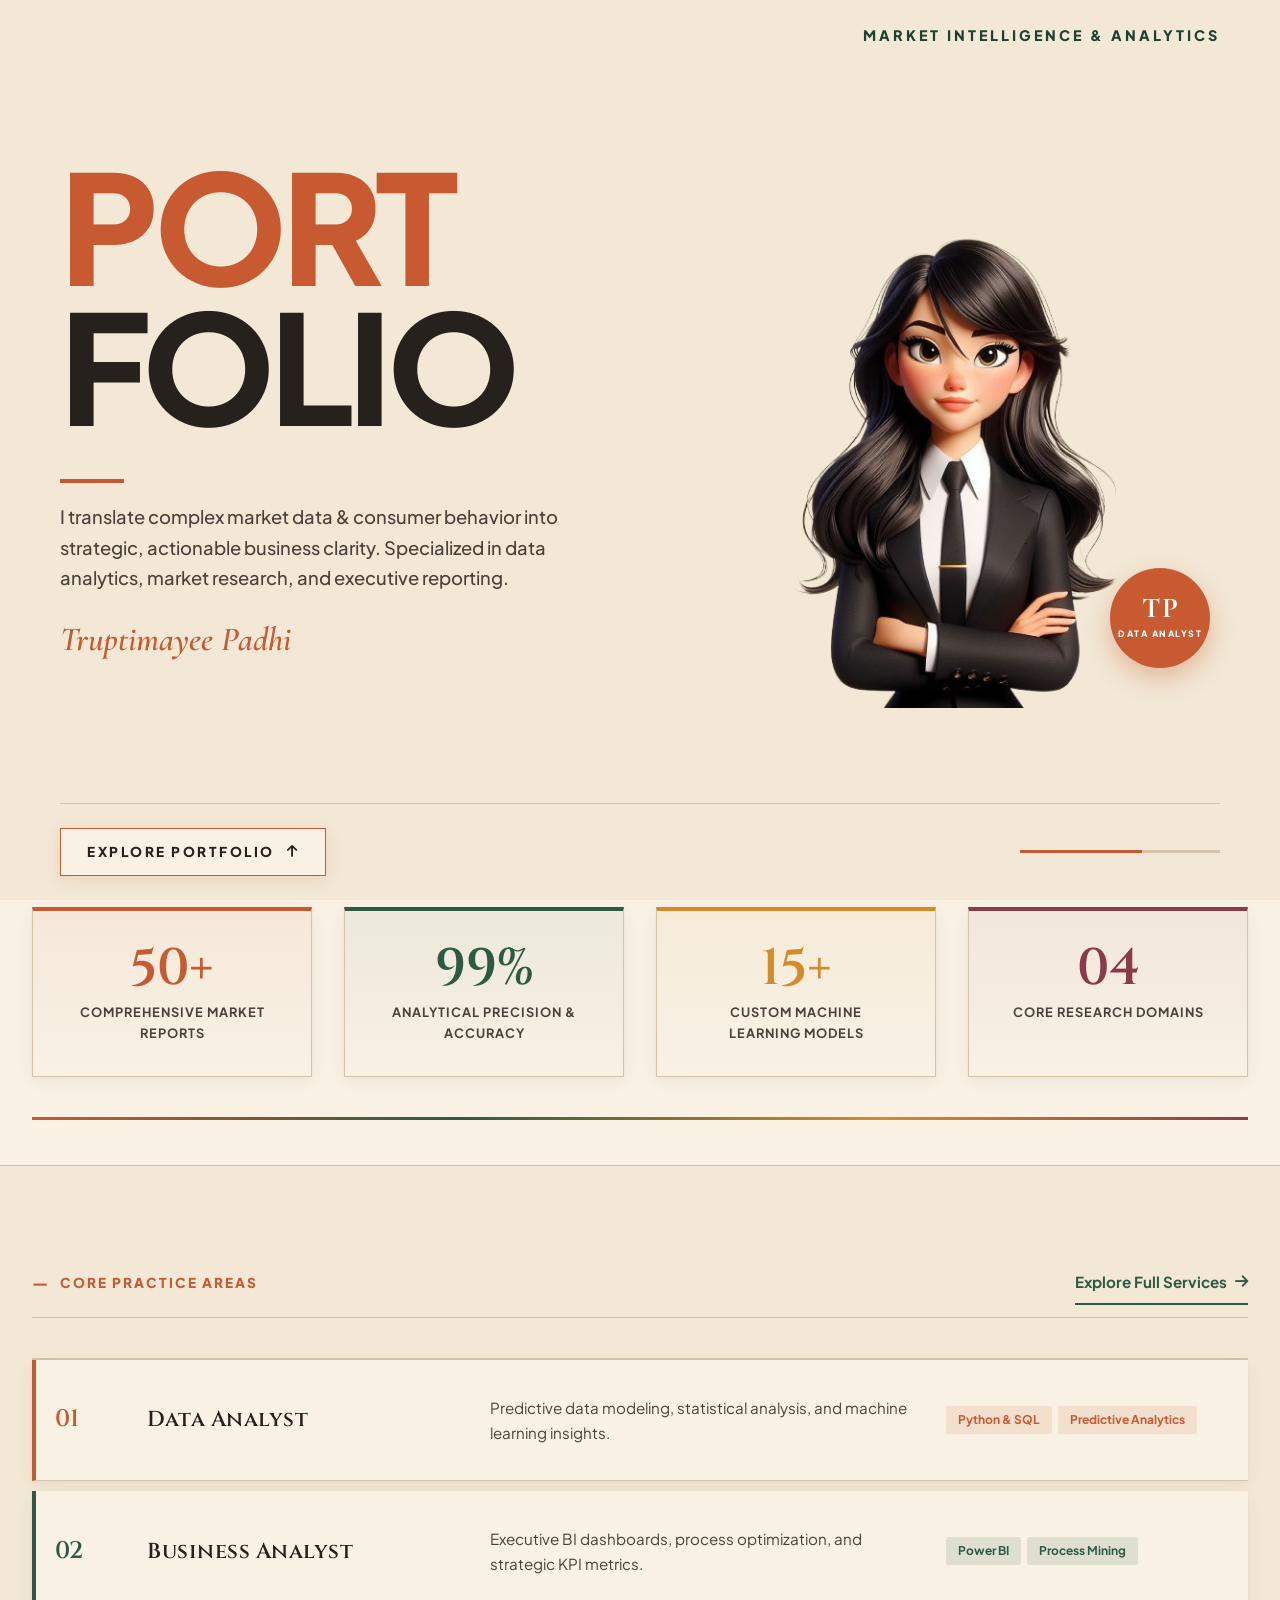
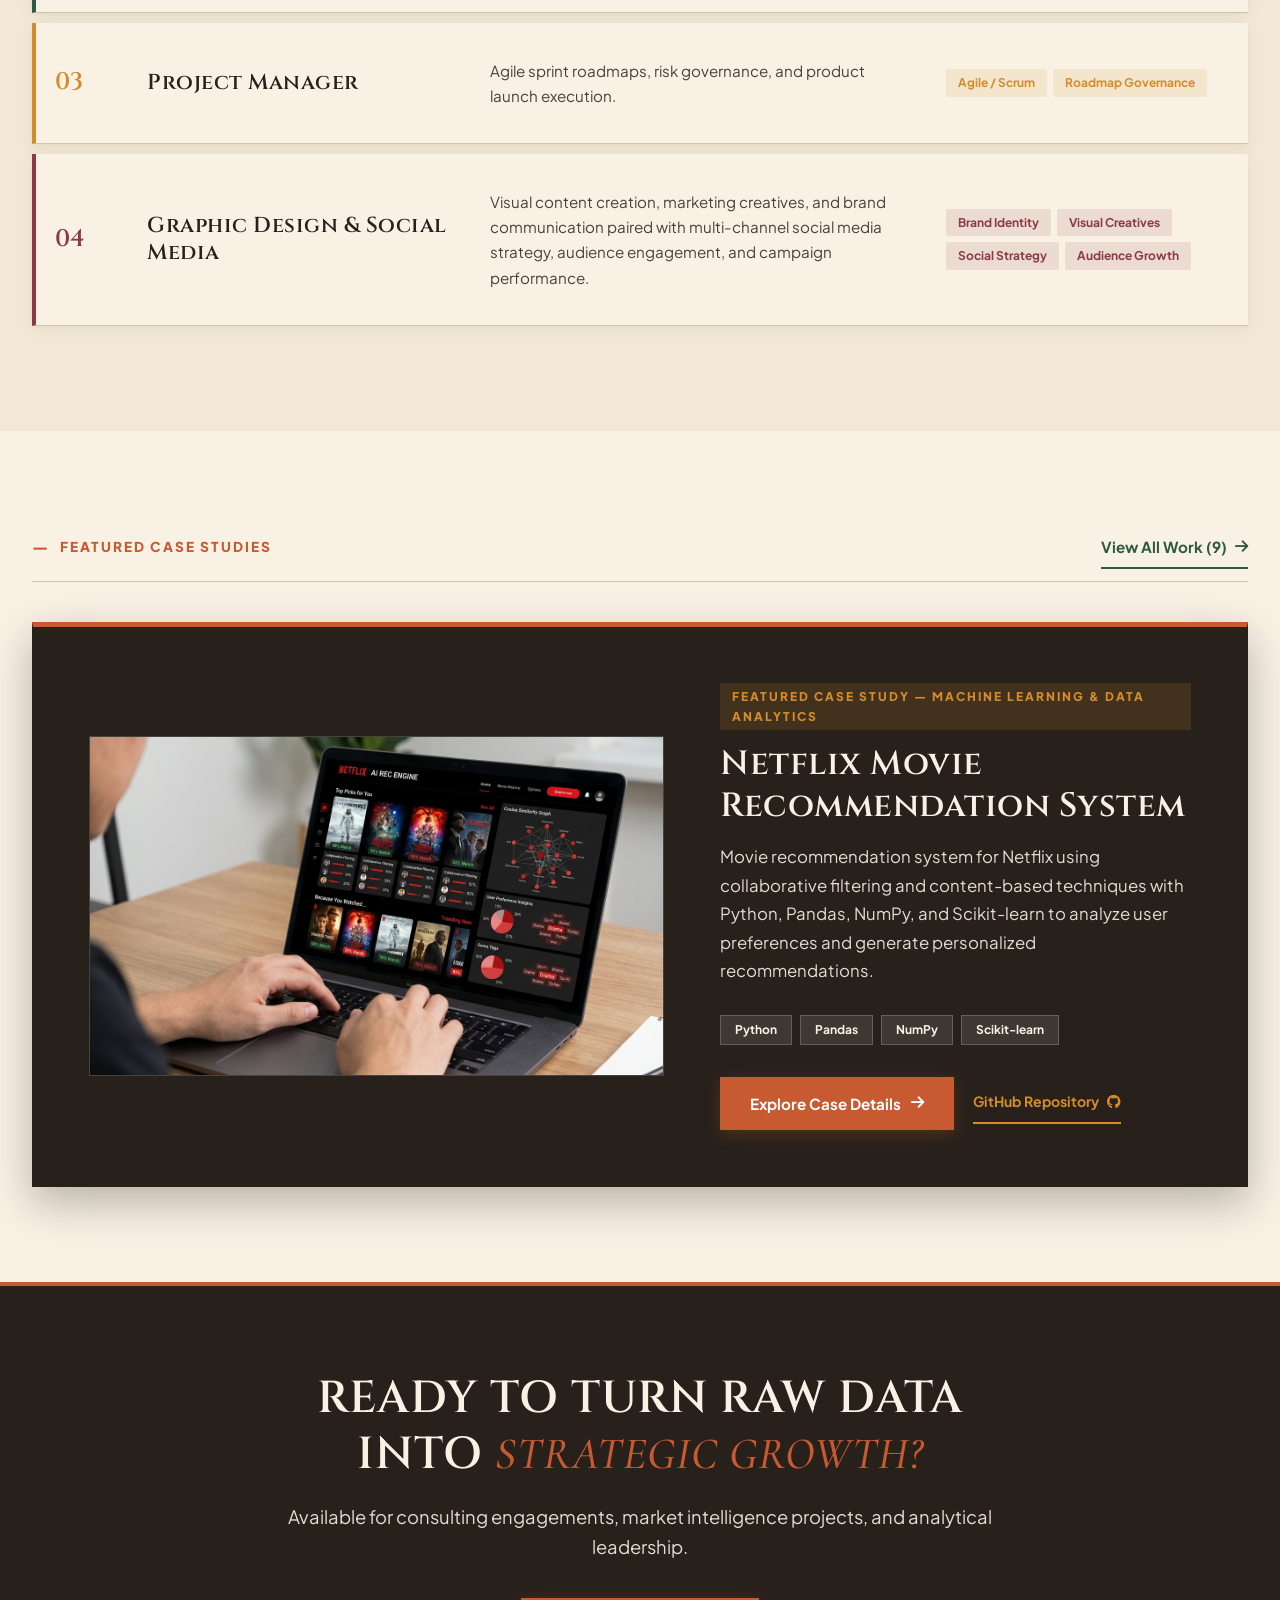
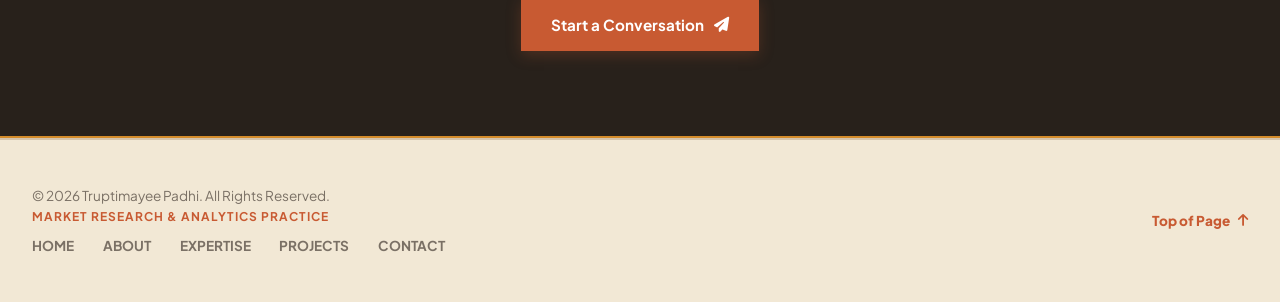
==== index.html @ 861472fa "Initial commit" ====
<!DOCTYPE html>
<html lang="en">

<head>
    <meta charset="UTF-8">
    <meta name="viewport" content="width=device-width, initial-scale=1.0">
    <title>Truptimayee Padhi — Market Research & Analytics Consultant</title>
    <meta name="description" content="Official portfolio of Truptimayee Padhi. Market Research Analyst specializing in consumer behavior, trend intelligence, and strategic data analysis.">

    <!-- Fonts: Cinzel (Luxury Serif Display), Cormorant Garamond & Plus Jakarta Sans -->
    <link rel="preconnect" href="https://fonts.googleapis.com">
    <link rel="preconnect" href="https://fonts.gstatic.com" crossorigin>
    <link href="https://fonts.googleapis.com/css2?family=Cinzel:wght@500;600;700;800&family=Cormorant+Garamond:ital,wght@0,400;0,500;0,600;0,700;1,400;1,600&family=Plus+Jakarta+Sans:wght@400;500;600;700&display=swap" rel="stylesheet">

    <!-- FontAwesome for minimal UI icons -->
    <link rel="stylesheet" href="https://cdnjs.cloudflare.com/ajax/libs/font-awesome/6.4.0/css/all.min.css">

    <!-- Custom Editorial Stylesheets -->
    <link rel="stylesheet" href="css/styles.css">
    <link rel="stylesheet" href="css/responsive.css">
</head>

<body id="top">

    <!-- Fullscreen Editorial Splash Cover (Reference Design Layout & Animated Transition) -->
    <div id="splash-cover" class="splash-cover">
        <div class="splash-container">
            <!-- Top Right Tag -->
            <div class="splash-top-tag">MARKET INTELLIGENCE & ANALYTICS</div>

            <!-- Main Layout Grid -->
            <div class="splash-content-grid">
                <!-- Left Text Column -->
                <div class="splash-text-col">
                    <div class="splash-title-wrapper">
                        <div class="splash-title-line line-1"><span class="splash-text-anim">PORT</span></div>
                        <div class="splash-title-line line-2"><span class="splash-text-anim">FOLIO</span></div>
                    </div>

                    <div class="splash-desc-block">
                        <div class="splash-accent-bar"></div>
                        <p class="splash-bio-text">
                            I translate complex market data & consumer behavior into strategic, actionable business clarity. Specialized in data analytics, market research, and executive reporting.
                        </p>
                        <div class="splash-signature">Truptimayee Padhi</div>
                    </div>
                </div>

                <!-- Right Visual Column (Portrait + Badge) -->
                <div class="splash-visual-col">
                    <div class="splash-image-frame">
                        <img src="assets/images/cover_sec.png" alt="Truptimayee Padhi Illustration" class="splash-portrait">
                        <div class="splash-arch-backdrop"></div>
                    </div>

                    <!-- Right Monogram Emblem Badge -->
                    <div class="splash-brand-badge">
                        <div class="badge-inner">
                            <span class="badge-monogram">TP</span>
                            <span class="badge-sub">DATA ANALYST</span>
                        </div>
                    </div>
                </div>
            </div>

            <!-- Footer / Progress Bar & Skip -->
            <div class="splash-footer-bar">
                <div class="splash-skip-btn" id="splash-skip">
                    <span>EXPLORE PORTFOLIO</span>
                    <i class="fas fa-arrow-up"></i>
                </div>
                <div class="splash-progress-track">
                    <div class="splash-progress-bar" id="splash-progress"></div>
                </div>
            </div>
        </div>
    </div>

    <!-- Header Navigation -->
    <header class="header">
        <div class="header-container">
            <a href="index.html" class="brand-mark">
                ...
            </a>

            <nav class="nav-menu">
                <ul class="nav-links">
                    <li><a href="index.html" class="nav-link active">HOME</a></li>
                    <li><a href="about.html" class="nav-link">ABOUT</a></li>
                    <li><a href="expertise.html" class="nav-link">EXPERTISE</a></li>
                    <li><a href="projects.html" class="nav-link">PROJECTS</a></li>
                    <li><a href="contact.html" class="nav-link">CONTACT</a></li>
                </ul>
            </nav>

            <button class="mobile-toggle" id="mobile-toggle" aria-label="Toggle Navigation">
                <span></span>
                <span></span>
            </button>
        </div>
    </header>

    <main>
        <!-- Hero Section -->
        <section class="hero-section">
            <div class="container">
                <div class="hero-grid">
                    <div class="hero-text-column">
                        <h1 class="hero-display-title">
                            Translating market complexity into <em class="serif-accent">actionable clarity.</em>
                        </h1>
                        <p class="hero-lead">
                            Independent Market Research Analyst operating at the intersection of business intelligence, data analytics, project execution, and visual storytelling.
                        </p>
                        <div class="hero-action-row">
                            <a href="projects.html" class="btn-editorial-primary">
                                View Selected Work <i class="fas fa-arrow-right"></i>
                            </a>
                            <a href="contact.html" class="btn-editorial-link">
                                Get In Touch <i class="fas fa-arrow-right"></i>
                            </a>
                        </div>
                    </div>

                    <div class="hero-image-column">
                        <div class="editorial-frame">
                            <img src="assets/images/hero_sec.png" alt="Truptimayee Padhi" class="hero-portrait">
                        </div>
                    </div>
                </div>
            </div>
        </section>

        <!-- Key Metrics Bar -->
        <section class="ticker-section">
            <div class="container">
                <div class="editorial-divider"></div>
                <div class="metrics-grid">
                    <div class="metric-block">
                        <span class="metric-num">50+</span>
                        <span class="metric-label">Comprehensive Market Reports</span>
                    </div>
                    <div class="metric-block">
                        <span class="metric-num">99%</span>
                        <span class="metric-label">Analytical Precision & Accuracy</span>
                    </div>
                    <div class="metric-block">
                        <span class="metric-num">15+</span>
                        <span class="metric-label">Custom Machine Learning Models</span>
                    </div>
                    <div class="metric-block">
                        <span class="metric-num">04</span>
                        <span class="metric-label">Core Research Domains</span>
                    </div>
                </div>
                <div class="editorial-divider"></div>
            </div>
        </section>

        <!-- Practice Overview Preview -->
        <section class="expertise-section">
            <div class="container">
                <div class="section-label-flex">
                    <div class="section-label" style="border-bottom: none; margin-bottom: 0; padding-bottom: 0;">
                        <span class="section-dash">—</span>
                        <span class="section-title">CORE PRACTICE AREAS</span>
                    </div>
                    <a href="expertise.html" class="btn-editorial-link">
                        Explore Full Services <i class="fas fa-arrow-right"></i>
                    </a>
                </div>

                <div class="expertise-table">
                    <div class="table-row">
                        <div class="col-num">01</div>
                        <div class="col-title">
                            <h3>Data Analyst</h3>
                        </div>
                        <div class="col-desc">
                            Predictive data modeling, statistical analysis, and machine learning insights.
                        </div>
                        <div class="col-tags">
                            <span>Python & SQL</span><span>Predictive Analytics</span>
                        </div>
                    </div>

                    <div class="table-row">
                        <div class="col-num">02</div>
                        <div class="col-title">
                            <h3>Business Analyst</h3>
                        </div>
                        <div class="col-desc">
                            Executive BI dashboards, process optimization, and strategic KPI metrics.
                        </div>
                        <div class="col-tags">
                            <span>Power BI</span><span>Process Mining</span>
                        </div>
                    </div>

                    <div class="table-row">
                        <div class="col-num">03</div>
                        <div class="col-title">
                            <h3>Project Manager</h3>
                        </div>
                        <div class="col-desc">
                            Agile sprint roadmaps, risk governance, and product launch execution.
                        </div>
                        <div class="col-tags">
                            <span>Agile / Scrum</span><span>Roadmap Governance</span>
                        </div>
                    </div>

                    <div class="table-row">
                        <div class="col-num">04</div>
                        <div class="col-title">
                            <h3>Graphic Design & Social Media</h3>
                        </div>
                        <div class="col-desc">
                            Visual content creation, marketing creatives, and brand communication paired with multi-channel social media strategy, audience engagement, and campaign performance.
                        </div>
                        <div class="col-tags">
                            <span>Brand Identity</span><span>Visual Creatives</span><span>Social Strategy</span><span>Audience Growth</span>
                        </div>
                    </div>
                </div>
            </div>
        </section>

        <!-- Featured Case Studies Preview -->
        <section class="work-section" style="background-color: var(--bg-surface);">
            <div class="container">
                <div class="section-label-flex">
                    <div class="section-label" style="border-bottom: none; margin-bottom: 0; padding-bottom: 0;">
                        <span class="section-dash">—</span>
                        <span class="section-title">FEATURED CASE STUDIES</span>
                    </div>
                    <a href="projects.html" class="btn-editorial-link">
                        View All Work (9) <i class="fas fa-arrow-right"></i>
                    </a>
                </div>

                <article class="case-study-featured" style="margin-top: 1.5rem;">
                    <div class="case-study-img">
                        <img src="assets/images/netflix_recommendation.jpg" alt="Netflix Movie Recommendation System">
                    </div>
                    <div class="case-study-info">
                        <span class="case-meta">FEATURED CASE STUDY — MACHINE LEARNING & DATA ANALYTICS</span>
                        <h3 class="case-title">Netflix Movie Recommendation System</h3>
                        <p class="case-summary">
                            Movie recommendation system for Netflix using collaborative filtering and content-based techniques with Python, Pandas, NumPy, and Scikit-learn to analyze user preferences and generate personalized recommendations.
                        </p>
                        <div class="case-tech-list">
                            <span>Python</span><span>Pandas</span><span>NumPy</span><span>Scikit-learn</span>
                        </div>
                        <div style="display: flex; gap: 1.2rem; align-items: center; flex-wrap: wrap;">
                            <a href="projects.html" class="btn-editorial-primary">
                                Explore Case Details <i class="fas fa-arrow-right"></i>
                            </a>
                            <a href="https://github.com/trupti-padhi/NETFLIX_MOVIE_RECONMENDATION" target="_blank" rel="noopener noreferrer" class="btn-editorial-link" style="font-size: 0.88rem; font-weight: 700;">
                                GitHub Repository <i class="fab fa-github"></i>
                            </a>
                        </div>
                    </div>
                </article>
            </div>
        </section>

        <!-- CTA Banner -->
        <section class="cta-banner-section">
            <div class="container cta-banner-container">
                <h2 class="cta-banner-title">
                    Ready to turn raw data into <em class="serif-accent">strategic growth?</em>
                </h2>
                <p class="cta-banner-text">
                    Available for consulting engagements, market intelligence projects, and analytical leadership.
                </p>
                <a href="contact.html" class="btn-editorial-primary">
                    Start a Conversation <i class="fas fa-paper-plane"></i>
                </a>
            </div>
        </section>
    </main>

    <!-- Footer Navigation -->
    <footer class="footer">
        <div class="container footer-flex">
            <div class="footer-copy">
                <span>&copy; 2026 Truptimayee Padhi. All Rights Reserved.</span>
                <span class="footer-subtitle">Market Research & Analytics Practice</span>
                <div class="footer-links">
                    <a href="index.html">HOME</a>
                    <a href="about.html">ABOUT</a>
                    <a href="expertise.html">EXPERTISE</a>
                    <a href="projects.html">PROJECTS</a>
                    <a href="contact.html">CONTACT</a>
                </div>
            </div>
            <a href="#top" class="back-top-link">
                Top of Page <i class="fas fa-arrow-up"></i>
            </a>
        </div>
    </footer>

    <!-- JavaScript -->
    <script src="script.js"></script>
</body>

</html>
---- css/styles.css ----
/* ==========================================================================
   Data Analyst & Intelligence Portfolio — Theme System
   Target: Truptimayee Padhi | Market Research & Analytics Consultant
   Theme: Warm Mineral Oat, Terracotta Spice & Forest Sage (Non-White, Non-Blue, Non-Black, Non-Dark)
   File: css/styles.css
   ========================================================================== */

/* --- Theme Color Variables & Foundations --- */
:root {
    /* Rich Warm Beige & Terracotta Data Palette */
    --bg-paper: #F2E8D5;
    /* Soft Warm Beige Canvas */
    --bg-surface: #F8F1E4;
    /* Light Crisp Beige Card Surface */
    --bg-alt: #E6D9C3;
    /* Warm Mineral Beige Tint */
    --bg-dark-executive: #28211B;
    /* Deep Espresso Contrast Spread */

    --text-primary: #26211C;
    /* Rich Deep Mineral Charcoal Ink */
    --text-body: #4A423A;
    /* Warm Dark Charcoal Body Text */
    --text-muted: #7A7065;
    /* Muted Mineral Slate Taupe */
    --text-on-dark: #F8F1E4;
    /* Light Beige Text on Dark */

    /* Vibrant Data Accents */
    --accent-primary: #C85A32;
    /* Terracotta Spice (Main Theme Accent) */
    --accent-primary-hover: #AA4420;
    --accent-sage: #2E5A44;
    /* Deep Forest Sage Green */
    --accent-sage-dark: #1E4230;
    --accent-ochre: #D48C2B;
    /* Warm Golden Amber */
    --accent-berry: #8B3A4A;
    /* Mulberry Berry */

    --border-line: #D5C4AC;
    /* Fine Hairline Beige Border */
    --border-highlight: #C85A32;
    /* Terracotta Highlight Border */

    /* Typography */
    --font-sans: 'Plus Jakarta Sans', -apple-system, BlinkMacSystemFont, sans-serif;
    --font-serif: 'Cormorant Garamond', Georgia, serif;
    --font-display: 'Cinzel', 'Cormorant Garamond', Georgia, serif;

    /* Transitions & Elevation Shadows */
    --transition: 0.25s cubic-bezier(0.16, 1, 0.3, 1);
    --shadow-card: 0 4px 16px rgba(38, 33, 28, 0.05), 0 1px 3px rgba(38, 33, 28, 0.03);
    --shadow-hover: 0 12px 28px rgba(38, 33, 28, 0.1);
}

/* --- Global Resets & Base --- */
* {
    margin: 0;
    padding: 0;
    box-sizing: border-box;
}

html {
    scroll-behavior: smooth;
    font-size: 16px;
}

body {
    font-family: var(--font-sans);
    background-color: var(--bg-paper);
    color: var(--text-body);
    line-height: 1.65;
    -webkit-font-smoothing: antialiased;
    overflow-x: hidden;
}

ul {
    list-style: none;
}

a {
    text-decoration: none;
    color: inherit;
    transition: var(--transition);
}

img {
    max-width: 100%;
    height: auto;
    display: block;
}

.container {
    max-width: 1280px;
    margin: 0 auto;
    padding: 0 32px;
}

/* --- Typography --- */
h1,
h2,
h3,
h4 {
    color: var(--text-primary);
    font-family: var(--font-display);
    font-weight: 600;
    letter-spacing: 1px;
    line-height: 1.25;
}

.serif-accent {
    font-family: var(--font-serif);
    font-weight: 500;
    font-style: italic;
    color: var(--accent-primary);
}

.editorial-headline {
    font-family: var(--font-display);
    font-size: 2.4rem;
    font-weight: 600;
    letter-spacing: 1.5px;
    text-transform: uppercase;
    color: var(--text-primary);
    margin-bottom: 1.2rem;
}

.body-text {
    font-size: 1.05rem;
    color: var(--text-body);
    margin-bottom: 1.2rem;
}

/* --- Page Header Banner --- */
.page-header-banner {
    padding: 60px 0 45px 0;
    border-bottom: 1px solid var(--border-line);
    background: linear-gradient(180deg, var(--bg-alt) 0%, var(--bg-paper) 100%);
    border-top: 3px solid var(--accent-primary);
}

.page-header-banner .section-label {
    border-bottom: none;
    margin-bottom: 1rem;
    padding-bottom: 0;
}

.page-banner-title {
    font-family: var(--font-display);
    font-size: 3.2rem;
    font-weight: 600;
    letter-spacing: 1px;
    text-transform: uppercase;
    color: var(--text-primary);
}

/* --- Section Labels --- */
.section-label {
    display: flex;
    align-items: center;
    gap: 12px;
    margin-bottom: 2.5rem;
    padding-bottom: 12px;
    border-bottom: 1px solid var(--border-line);
}

.section-label-flex {
    display: flex;
    justify-content: space-between;
    align-items: center;
    margin-bottom: 2.5rem;
    padding-bottom: 12px;
    border-bottom: 1px solid var(--border-line);
    flex-wrap: wrap;
    gap: 1rem;
}

.section-dash {
    color: var(--accent-primary);
    font-weight: 800;
}

.section-num {
    display: none;
}

.section-title {
    font-size: 0.85rem;
    font-weight: 800;
    letter-spacing: 2px;
    text-transform: uppercase;
    color: var(--accent-primary);
}

/* ==========================================================================
   Header Navigation — Exact Reference Design
   ========================================================================== */
.header {
    position: sticky;
    top: 0;
    background-color: var(--bg-paper);
    border-bottom: 1px solid var(--border-line);
    z-index: 1000;
}

.header-container {
    display: flex;
    justify-content: space-between;
    align-items: center;
    height: 76px;
    padding: 0 48px;
    max-width: 1400px;
    margin: 0 auto;
}

.brand-mark {
    font-family: var(--font-serif);
    font-size: 1.25rem;
    font-weight: 500;
    letter-spacing: 2.5px;
    color: var(--text-primary);
    text-transform: uppercase;
    transition: var(--transition);
}

.brand-mark:hover {
    color: var(--accent-primary);
}

.nav-menu {
    display: flex;
    align-items: center;
}

.nav-links {
    display: flex;
    align-items: center;
    gap: 3.2rem;
}

.nav-link {
    font-family: var(--font-sans);
    font-size: 0.78rem;
    font-weight: 600;
    letter-spacing: 2.2px;
    text-transform: uppercase;
    color: var(--text-body);
    position: relative;
    padding: 6px 0;
    transition: var(--transition);
    display: inline-block;
}

.nav-link:hover,
.nav-link.active {
    color: var(--text-primary);
}

/* Exact Terracotta Active Underline from Reference */
.nav-link::after {
    content: '';
    position: absolute;
    bottom: -2px;
    left: 0;
    width: 0;
    height: 1.5px;
    background-color: var(--accent-primary);
    transition: var(--transition);
}

.nav-link:hover::after,
.nav-link.active::after {
    width: 100%;
}

.mobile-toggle {
    display: none;
    background: none;
    border: none;
    cursor: pointer;
    flex-direction: column;
    gap: 5px;
    padding: 6px;
}

.mobile-toggle span {
    width: 24px;
    height: 2px;
    background-color: var(--text-primary);
}

/* --- Hero Section --- */
.hero-section {
    padding: 70px 0 90px 0;
    border-bottom: 1px solid var(--border-line);
    background: linear-gradient(180deg, var(--bg-paper) 0%, var(--bg-alt) 100%);
}

.editorial-meta-bar {
    display: flex;
    gap: 2.5rem;
    padding-bottom: 1.8rem;
    margin-bottom: 3rem;
    border-bottom: 1px solid var(--border-line);
    font-size: 0.75rem;
    font-weight: 700;
    letter-spacing: 1.5px;
    color: var(--text-muted);
    flex-wrap: wrap;
}

.meta-item {
    display: flex;
    align-items: center;
    gap: 8px;
}

.meta-item::before {
    content: '—';
    color: var(--accent-sage);
    font-weight: 800;
}

.hero-grid {
    display: grid;
    grid-template-columns: 1.15fr 0.85fr;
    gap: 2rem;
    align-items: center;
}

.hero-display-title {
    font-family: var(--font-display);
    font-size: 3.8rem;
    font-weight: 600;
    line-height: 1.15;
    letter-spacing: 1px;
    text-transform: uppercase;
    margin-bottom: 1.5rem;
    color: var(--text-primary);
}

.hero-lead {
    font-size: 1.15rem;
    line-height: 1.7;
    color: var(--text-body);
    margin-bottom: 2.5rem;
    max-width: 580px;
}

.hero-action-row {
    display: flex;
    align-items: center;
    gap: 24px;
    flex-wrap: wrap;
}

.btn-editorial-primary {
    display: inline-flex;
    align-items: center;
    gap: 10px;
    padding: 14px 30px;
    background-color: var(--accent-primary);
    color: #FFFFFF;
    font-size: 0.95rem;
    font-weight: 700;
    border-radius: 0px;
    box-shadow: 0 4px 14px rgba(200, 90, 50, 0.25);
    transition: var(--transition);
}

.btn-editorial-primary:hover {
    background-color: var(--accent-primary-hover);
    transform: translateY(-2px);
    box-shadow: 0 6px 20px rgba(200, 90, 50, 0.35);
}

.btn-editorial-link {
    display: inline-flex;
    align-items: center;
    gap: 8px;
    font-size: 0.95rem;
    font-weight: 700;
    color: var(--accent-sage);
    padding: 8px 0;
    border-bottom: 2px solid var(--accent-sage);
}

.btn-editorial-link:hover {
    color: var(--accent-primary);
    border-color: var(--accent-primary);
}

/* Hero Portrait Container (Transparent & Scaled) */
.editorial-frame {
    position: relative;
    border: none;
    padding: 0;
    background: transparent;
    box-shadow: none;
    display: flex;
    justify-content: center;
    align-items: flex-end;
}

.hero-portrait {
    width: 100%;
    max-width: 600px;
    height: 580px;
    object-fit: contain;
    object-position: bottom center;
    background: transparent;
    transition: transform 0.4s ease;
}

.editorial-frame:hover .hero-portrait {
    transform: scale(1.03);
}

/* --- Data Metrics Ribbon --- */
.ticker-section {
    padding: 45px 0;
    background-color: var(--bg-surface);
    border-top: 1px solid var(--border-line);
    border-bottom: 1px solid var(--border-line);
}

.editorial-divider {
    height: 3px;
    background: linear-gradient(90deg, var(--accent-primary) 0%, var(--accent-sage) 35%, var(--accent-ochre) 70%, var(--accent-berry) 100%);
    width: 100%;
}

.metrics-grid {
    display: grid;
    grid-template-columns: repeat(4, 1fr);
    gap: 2rem;
    padding: 2.5rem 0;
    text-align: center;
}

.metric-block {
    display: flex;
    flex-direction: column;
    align-items: center;
    padding: 2rem 1.5rem;
    background: linear-gradient(180deg, rgba(200, 90, 50, 0.06) 0%, var(--bg-surface) 100%);
    border: 1px solid var(--border-line);
    border-top: 4px solid var(--accent-primary);
    box-shadow: var(--shadow-card);
    transition: var(--transition);
}

.metric-block:nth-child(2) {
    border-top-color: var(--accent-sage);
    background: linear-gradient(180deg, rgba(46, 90, 68, 0.06) 0%, var(--bg-surface) 100%);
}

.metric-block:nth-child(3) {
    border-top-color: var(--accent-ochre);
    background: linear-gradient(180deg, rgba(212, 140, 43, 0.06) 0%, var(--bg-surface) 100%);
}

.metric-block:nth-child(4) {
    border-top-color: var(--accent-berry);
    background: linear-gradient(180deg, rgba(139, 58, 74, 0.06) 0%, var(--bg-surface) 100%);
}

.metric-block:hover {
    transform: translateY(-6px);
    box-shadow: var(--shadow-hover);
}

.metric-num {
    font-family: var(--font-display);
    font-size: 3.2rem;
    font-weight: 600;
    color: var(--accent-primary);
    line-height: 1;
    margin-bottom: 0.5rem;
}

.metric-block:nth-child(2) .metric-num {
    color: var(--accent-sage);
}

.metric-block:nth-child(3) .metric-num {
    color: var(--accent-ochre);
}

.metric-block:nth-child(4) .metric-num {
    color: var(--accent-berry);
}

.metric-label {
    font-size: 0.8rem;
    font-weight: 700;
    letter-spacing: 1px;
    text-transform: uppercase;
    color: var(--text-body);
    max-width: 200px;
}

/* --- Section Common Padding --- */
section {
    padding: 95px 0;
}

/* --- About Section --- */
.about-editorial-grid {
    display: grid;
    grid-template-columns: 1.1fr 0.9fr;
    gap: 4rem;
    align-items: center;
}

.credentials-box {
    margin-top: 2.5rem;
    border-top: 2px solid var(--border-line);
}

.credential-item {
    display: flex;
    flex-direction: column;
    padding: 14px 0;
    border-bottom: 1px solid var(--border-line);
}

.cred-key {
    font-size: 0.75rem;
    font-weight: 800;
    letter-spacing: 1.5px;
    text-transform: uppercase;
    color: var(--accent-primary);
    margin-bottom: 4px;
}

.cred-val {
    font-size: 0.95rem;
    font-weight: 600;
    color: var(--text-primary);
}

.editorial-image-card {
    background: linear-gradient(165deg, #2E5A44 0%, #1E4230 100%);
    border: 1px solid rgba(213, 196, 172, 0.4);
    border-top: 4px solid var(--accent-primary);
    border-radius: 190px 190px 16px 16px;
    padding: 2.8rem 0 0 0;
    box-shadow: 0 14px 36px rgba(46, 90, 68, 0.22), 0 4px 12px rgba(46, 90, 68, 0.12);
    display: flex;
    flex-direction: column;
    align-items: center;
    justify-content: flex-end;
    position: relative;
    overflow: hidden;
    width: 100%;
    max-width: 390px;
    margin: 0 auto;
}

.editorial-image-card img {
    width: 100%;
    height: auto;
    display: block;
    margin-bottom: -16px;
    object-fit: cover;
    object-position: bottom center;
    transition: transform 0.4s ease;
    filter: drop-shadow(0 10px 20px rgba(0, 0, 0, 0.22));
}

.editorial-image-card:hover img {
    transform: scale(1.03);
}

.image-note {
    margin-top: 14px;
    font-size: 0.75rem;
    font-weight: 800;
    color: #F8F1E4;
    text-transform: uppercase;
    letter-spacing: 2px;
    text-align: center;
    background: rgba(248, 241, 228, 0.14);
    padding: 6px 16px;
    border-radius: 4px;
}

.connect-list {
    display: flex;
    flex-direction: column;
    gap: 1rem;
    margin-top: 1.5rem;
}

.connect-link {
    display: flex;
    align-items: center;
    gap: 12px;
    font-size: 0.85rem;
    font-weight: 700;
    letter-spacing: 1.5px;
    text-transform: uppercase;
    color: var(--text-primary);
}

.connect-link:hover {
    color: var(--accent-primary);
}

/* Larger About Page Bio Text */
.about-bio .body-text {
    font-size: 1.18rem;
    line-height: 1.8;
    color: var(--text-body);
    margin-bottom: 1.4rem;
}

/* ==========================================================================
   Professional Experience Timeline (Sequential Entrance Animation)
   ========================================================================== */
.experience-timeline {
    display: flex;
    flex-direction: column;
    gap: 2.2rem;
    position: relative;
    padding-left: 2.8rem;
    border-left: 2.5px solid var(--border-line);
    margin-top: 1.5rem;
}

.experience-item {
    position: relative;
    opacity: 0;
    transform: translateY(35px);
    transition: transform 0.7s cubic-bezier(0.16, 1, 0.3, 1), opacity 0.7s ease;
}

.experience-item.animated {
    opacity: 1;
    transform: translateY(0);
}

.experience-item:nth-child(1) { transition-delay: 0.1s; }
.experience-item:nth-child(2) { transition-delay: 0.3s; }
.experience-item:nth-child(3) { transition-delay: 0.5s; }

/* Timeline Node Marker */
.experience-node {
    position: absolute;
    left: -3.7rem;
    top: 1.8rem;
    width: 38px;
    height: 38px;
    border-radius: 50%;
    background: var(--accent-primary);
    color: #FFFFFF;
    font-family: var(--font-display);
    font-size: 0.82rem;
    font-weight: 800;
    display: flex;
    align-items: center;
    justify-content: center;
    box-shadow: 0 4px 12px rgba(200, 90, 50, 0.3);
    border: 3px solid var(--bg-paper);
}

.experience-item:nth-child(2) .experience-node {
    background: var(--accent-sage);
    box-shadow: 0 4px 12px rgba(46, 90, 68, 0.3);
}

.experience-item:nth-child(3) .experience-node {
    background: var(--accent-ochre);
    box-shadow: 0 4px 12px rgba(212, 140, 43, 0.3);
}

.experience-card {
    background: var(--bg-surface);
    border: 1px solid var(--border-line);
    border-top: 4px solid var(--accent-primary);
    padding: 2.2rem 2.5rem;
    box-shadow: var(--shadow-card);
    transition: transform 0.35s ease, box-shadow 0.35s ease, border-color 0.35s ease;
}

.experience-item:nth-child(2) .experience-card {
    border-top-color: var(--accent-sage);
}

.experience-item:nth-child(3) .experience-card {
    border-top-color: var(--accent-ochre);
}

.experience-card:hover {
    transform: translateX(8px);
    box-shadow: var(--shadow-hover);
}

.exp-header {
    display: flex;
    justify-content: space-between;
    align-items: flex-start;
    flex-wrap: wrap;
    gap: 1rem;
    margin-bottom: 0.8rem;
    padding-bottom: 0.8rem;
    border-bottom: 1px solid var(--border-line);
}

.exp-title {
    font-family: var(--font-display);
    font-size: 1.5rem;
    font-weight: 600;
    color: var(--text-primary);
    letter-spacing: 0.5px;
}

.exp-company {
    font-size: 0.88rem;
    font-weight: 700;
    color: var(--accent-primary);
    text-transform: uppercase;
    letter-spacing: 1.5px;
}

.exp-period {
    font-size: 0.78rem;
    font-weight: 800;
    letter-spacing: 1.5px;
    text-transform: uppercase;
    color: var(--text-muted);
    background: rgba(38, 33, 28, 0.06);
    padding: 4px 12px;
}

.exp-desc {
    font-size: 1.02rem;
    color: var(--text-body);
    line-height: 1.7;
    margin-bottom: 1.2rem;
}

.exp-bullets {
    display: flex;
    flex-direction: column;
    gap: 8px;
    margin-bottom: 1.4rem;
}

.exp-bullet-item {
    display: flex;
    align-items: flex-start;
    gap: 10px;
    font-size: 0.96rem;
    color: var(--text-body);
}

.exp-bullet-item i {
    color: var(--accent-primary);
    font-size: 0.75rem;
    margin-top: 5px;
}

.exp-tags {
    display: flex;
    flex-wrap: wrap;
    gap: 8px;
}

.exp-tags span {
    font-size: 0.75rem;
    font-weight: 700;
    padding: 4px 12px;
    background: rgba(200, 90, 50, 0.08);
    color: var(--accent-primary);
    border-radius: 2px;
}

.experience-item:nth-child(2) .exp-tags span {
    background: rgba(46, 90, 68, 0.08);
    color: var(--accent-sage);
}

.experience-item:nth-child(3) .exp-tags span {
    background: rgba(212, 140, 43, 0.08);
    color: var(--accent-ochre);
}

/* --- Practice Areas (Expertise Table) --- */
.expertise-table {
    display: flex;
    flex-direction: column;
    border-top: 2px solid var(--border-line);
}

.table-row {
    display: grid;
    grid-template-columns: 60px 2.2fr 3fr 2fr;
    gap: 2rem;
    align-items: center;
    padding: 2.2rem 1.2rem;
    border-bottom: 1px solid var(--border-line);
    background: var(--bg-surface);
    margin-bottom: 10px;
    box-shadow: var(--shadow-card);
    transition: var(--transition);
}

.table-row:nth-child(1) {
    border-left: 4px solid var(--accent-primary);
}

.table-row:nth-child(2) {
    border-left: 4px solid var(--accent-sage);
}

.table-row:nth-child(3) {
    border-left: 4px solid var(--accent-ochre);
}

.table-row:nth-child(4) {
    border-left: 4px solid var(--accent-berry);
}

.table-row:hover {
    transform: translateX(6px);
    box-shadow: var(--shadow-hover);
}

.col-num {
    font-family: var(--font-display);
    font-size: 1.5rem;
    font-weight: 600;
    color: var(--accent-primary);
}

.table-row:nth-child(2) .col-num {
    color: var(--accent-sage);
}

.table-row:nth-child(3) .col-num {
    color: var(--accent-ochre);
}

.table-row:nth-child(4) .col-num {
    color: var(--accent-berry);
}

.col-title h3 {
    font-family: var(--font-display);
    font-size: 1.35rem;
    font-weight: 600;
    letter-spacing: 0.5px;
    color: var(--text-primary);
}

.col-desc {
    font-size: 0.95rem;
    color: var(--text-body);
}

.col-tags {
    display: flex;
    flex-wrap: wrap;
    gap: 6px;
}

.col-tags span {
    padding: 4px 12px;
    font-size: 0.75rem;
    font-weight: 700;
    border-radius: 2px;
}

.table-row:nth-child(1) .col-tags span {
    background: rgba(200, 90, 50, 0.12);
    color: var(--accent-primary);
}

.table-row:nth-child(2) .col-tags span {
    background: rgba(46, 90, 68, 0.12);
    color: var(--accent-sage);
}

.table-row:nth-child(3) .col-tags span {
    background: rgba(212, 140, 43, 0.12);
    color: var(--accent-ochre);
}

.table-row:nth-child(4) .col-tags span {
    background: rgba(139, 58, 74, 0.12);
    color: var(--accent-berry);
}

/* --- Selected Work & Case Studies --- */
.filter-pills-editorial {
    display: flex;
    gap: 1.2rem;
}

.filter-link {
    background: var(--bg-surface);
    border: 1px solid var(--border-line);
    font-size: 0.85rem;
    font-weight: 700;
    color: var(--text-body);
    cursor: pointer;
    padding: 8px 18px;
    transition: var(--transition);
}

.filter-link.active,
.filter-link:hover {
    background: var(--accent-primary);
    color: #FFFFFF;
    border-color: var(--accent-primary);
    box-shadow: 0 4px 14px rgba(200, 90, 50, 0.2);
}

.projects-editorial-list {
    display: flex;
    flex-direction: column;
    gap: 3.5rem;
}

/* Feature Case Study Spread */
.case-study-featured {
    display: grid;
    grid-template-columns: 1.1fr 0.9fr;
    gap: 3.5rem;
    align-items: center;
    background: var(--bg-dark-executive);
    color: var(--text-on-dark);
    border: 1px solid var(--text-primary);
    border-top: 5px solid var(--accent-primary);
    padding: 3.5rem;
    box-shadow: 0 16px 40px rgba(40, 33, 27, 0.3);
}

.case-study-featured h3,
.case-study-featured .case-summary {
    color: var(--text-on-dark);
}

.case-study-img img {
    width: 100%;
    height: 340px;
    object-fit: cover;
    border: 1px solid rgba(255, 255, 255, 0.15);
}

.case-meta {
    display: inline-block;
    font-size: 0.75rem;
    font-weight: 800;
    letter-spacing: 2px;
    color: var(--accent-ochre);
    margin-bottom: 0.8rem;
    background: rgba(212, 140, 43, 0.15);
    padding: 4px 12px;
}

.case-title {
    font-family: var(--font-display);
    font-size: 2.1rem;
    font-weight: 600;
    letter-spacing: 0.5px;
    margin-bottom: 1rem;
    color: var(--text-on-dark);
}

.case-summary {
    font-size: 1.05rem;
    opacity: 0.9;
    margin-bottom: 1.8rem;
    line-height: 1.7;
}

.case-tech-list {
    display: flex;
    flex-wrap: wrap;
    gap: 8px;
    margin-bottom: 2rem;
}

.case-tech-list span {
    font-size: 0.75rem;
    font-weight: 700;
    padding: 4px 14px;
    background: rgba(255, 255, 255, 0.1);
    border: 1px solid rgba(255, 255, 255, 0.2);
    color: var(--text-on-dark);
}

.case-study-featured .btn-editorial-link {
    color: var(--accent-ochre);
    border-color: var(--accent-ochre);
}

.case-study-featured .btn-editorial-link:hover {
    color: var(--accent-primary);
    border-color: var(--accent-primary);
}

/* ==========================================================================
   Editorial Expandable Project Cards (Compact Horizontal Reference Layout)
   ========================================================================== */
.projects-editorial-list {
    display: flex;
    flex-direction: column;
    gap: 1.8rem;
}

.case-study-card-horizontal {
    background: var(--bg-surface);
    border: 1px solid var(--border-line);
    border-top: 4px solid var(--accent-primary);
    padding: 1.8rem 2.2rem;
    position: relative;
    transition: box-shadow 0.3s ease, border-color 0.3s ease;
    box-shadow: var(--shadow-card);
}

.case-study-card-horizontal[data-category="business-analyst"] {
    border-top-color: var(--accent-sage);
}

.case-study-card-horizontal[data-category="project-manager"] {
    border-top-color: var(--accent-ochre);
}

.case-study-card-horizontal[data-category="graphic-designer"] {
    border-top-color: var(--accent-berry);
}

.case-study-card-horizontal[data-category="social-media-manager"] {
    border-top-color: var(--accent-primary);
}

.case-study-card-horizontal:hover {
    box-shadow: var(--shadow-hover);
}

.card-compact-row {
    display: grid;
    grid-template-columns: 290px 1fr 50px;
    gap: 2.2rem;
    align-items: center;
}

.card-compact-thumb {
    width: 100%;
    height: 180px;
    overflow: hidden;
    border: 1px solid var(--border-line);
}

.card-compact-thumb img {
    width: 100%;
    height: 100%;
    object-fit: cover;
    transition: transform 0.4s ease;
}

.case-study-card-horizontal:hover .card-compact-thumb img {
    transform: scale(1.04);
}

.card-compact-content {
    display: flex;
    flex-direction: column;
    justify-content: center;
}

.card-compact-tag {
    font-size: 0.75rem;
    font-weight: 800;
    letter-spacing: 1.8px;
    text-transform: uppercase;
    color: var(--accent-primary);
    margin-bottom: 0.4rem;
}

.card-compact-title {
    font-family: var(--font-display);
    font-size: 1.6rem;
    font-weight: 600;
    color: var(--text-primary);
    line-height: 1.3;
    margin-bottom: 0.6rem;
    letter-spacing: 0.5px;
}

.card-compact-desc {
    font-size: 0.98rem;
    color: var(--text-body);
    line-height: 1.6;
    margin-bottom: 0.8rem;
}

/* Plus/Minus Expand Toggle Button */
.expand-toggle-btn {
    width: 48px;
    height: 38px;
    border-radius: 40px;
    border: 1.5px solid var(--border-line);
    background: var(--bg-paper);
    color: var(--text-primary);
    display: flex;
    align-items: center;
    justify-content: center;
    font-size: 1.1rem;
    cursor: pointer;
    transition: all 0.25s ease;
    align-self: flex-start;
    justify-self: flex-end;
    margin-top: 4px;
}

.expand-toggle-btn:hover {
    border-color: var(--accent-primary);
    color: #FFFFFF;
    background: var(--accent-primary);
    box-shadow: 0 4px 12px rgba(200, 90, 50, 0.25);
}

/* Expandable Details Drawer */
.card-details-drawer {
    max-height: 0;
    opacity: 0;
    overflow: hidden;
    transition: max-height 0.45s cubic-bezier(0.16, 1, 0.3, 1), opacity 0.35s ease, margin 0.35s ease, padding 0.35s ease;
}

.case-study-card-horizontal.expanded .card-details-drawer {
    max-height: 1800px;
    opacity: 1;
    margin-top: 1.8rem;
    padding-top: 1.8rem;
    border-top: 1px solid var(--border-line);
}

.drawer-grid {
    display: grid;
    grid-template-columns: 1.35fr 1fr;
    gap: 3.5rem;
}

.drawer-col {
    display: flex;
    flex-direction: column;
    gap: 1.5rem;
}

.drawer-block {
    display: flex;
    flex-direction: column;
    gap: 6px;
}

.drawer-label {
    font-size: 0.75rem;
    font-weight: 800;
    letter-spacing: 1.5px;
    text-transform: uppercase;
    color: var(--accent-primary);
}

.drawer-val {
    font-size: 0.96rem;
    color: var(--text-body);
    line-height: 1.65;
}

.drawer-result-val {
    font-size: 1.02rem;
    font-weight: 700;
    color: var(--accent-primary);
    line-height: 1.6;
}

/* Social Media Showcase Drawer Enhancements */
.social-category-intro-card {
    background: var(--bg-surface-elevated, var(--bg-paper));
    border-left: 4px solid var(--accent-primary) !important;
    padding: 2.2rem 2.5rem !important;
    margin-bottom: 1.5rem;
}

.social-intro-content {
    display: flex;
    flex-direction: column;
    gap: 0.75rem;
}

.social-intro-meta {
    display: flex;
    align-items: center;
    gap: 10px;
}

.social-intro-tag {
    font-family: var(--font-mono, monospace);
    font-size: 0.78rem;
    font-weight: 800;
    letter-spacing: 2px;
    text-transform: uppercase;
    color: var(--accent-primary);
}

.social-intro-title {
    font-family: var(--font-display);
    font-size: 1.75rem;
    font-weight: 700;
    color: var(--text-heading);
    letter-spacing: -0.5px;
    margin: 0;
    line-height: 1.3;
}

.social-intro-desc {
    font-size: 1.02rem;
    color: var(--text-body);
    max-width: 820px;
    line-height: 1.65;
    margin: 0;
}

.social-preview-section {
    background: rgba(0, 0, 0, 0.02);
    border: 1px solid var(--border-line);
    border-radius: 8px;
    padding: 1.25rem;
    margin-bottom: 1.5rem;
}

[data-theme="dark"] .social-preview-section {
    background: rgba(255, 255, 255, 0.02);
}

.social-preview-header {
    display: flex;
    justify-content: space-between;
    align-items: center;
    margin-bottom: 0.9rem;
    flex-wrap: wrap;
    gap: 0.5rem;
}

.social-preview-badge {
    font-size: 0.7rem;
    font-weight: 800;
    letter-spacing: 1.2px;
    text-transform: uppercase;
    color: var(--accent-primary);
    background: rgba(200, 90, 50, 0.1);
    padding: 3px 10px;
    border-radius: 4px;
    border: 1px solid rgba(200, 90, 50, 0.25);
}

.social-post-previews-banner {
    position: relative;
    border-radius: 6px;
    overflow: hidden;
    box-shadow: 0 10px 25px rgba(0, 0, 0, 0.15);
    border: 1px solid var(--border-line);
    background: #000;
}

.social-preview-img {
    width: 100%;
    height: auto;
    display: block;
    object-fit: cover;
    transition: transform 0.4s ease;
}

.social-post-previews-banner:hover .social-preview-img {
    transform: scale(1.015);
}

.drawer-role-list {
    list-style: none;
    padding: 0;
    margin: 0;
    display: flex;
    flex-direction: column;
    gap: 8px;
}

.drawer-role-list li {
    font-size: 0.95rem;
    color: var(--text-body);
    display: flex;
    align-items: center;
    gap: 10px;
}

.drawer-role-list li i {
    color: var(--accent-primary);
    font-size: 0.82rem;
}

@media (max-width: 860px) {
    .card-compact-row {
        grid-template-columns: 1fr;
        gap: 1.2rem;
    }
    .card-compact-thumb {
        height: 200px;
    }
    .expand-toggle-btn {
        align-self: flex-start;
        justify-self: flex-start;
    }
    .drawer-grid {
        grid-template-columns: 1fr;
        gap: 1.8rem;
    }
    .social-category-intro-card {
        padding: 1.5rem !important;
    }
}

/* CTA Interstitial Block */
.cta-banner-section {
    background-color: var(--bg-dark-executive);
    color: var(--text-on-dark);
    border-top: 4px solid var(--accent-primary);
    border-bottom: 2px solid var(--accent-ochre);
    padding: 85px 0;
    text-align: center;
}

.cta-banner-container {
    max-width: 800px;
    margin: 0 auto;
}

.cta-banner-title {
    font-family: var(--font-display);
    font-size: 2.8rem;
    font-weight: 600;
    letter-spacing: 1px;
    text-transform: uppercase;
    margin-bottom: 1.2rem;
    color: var(--text-on-dark);
}

.cta-banner-text {
    font-size: 1.15rem;
    color: var(--text-on-dark);
    opacity: 0.9;
    margin-bottom: 2.2rem;
}

.cta-banner-section .btn-editorial-primary {
    background-color: var(--accent-primary);
    color: #FFFFFF;
}

.cta-banner-section .btn-editorial-primary:hover {
    background-color: var(--accent-primary-hover);
    box-shadow: 0 8px 25px rgba(200, 90, 50, 0.4);
}

/* --- Contact & Inquiries Section --- */
.contact-editorial-grid {
    display: grid;
    grid-template-columns: 1fr 1fr;
    gap: 4rem;
    background: var(--bg-surface);
    border: 1px solid var(--border-line);
    border-top: 5px solid var(--accent-primary);
    padding: 4rem;
    box-shadow: var(--shadow-card);
}

.contact-headline {
    font-family: var(--font-display);
    font-size: 2.5rem;
    font-weight: 600;
    letter-spacing: 1px;
    text-transform: uppercase;
    margin-bottom: 1.2rem;
    color: var(--text-primary);
}

.contact-details-list {
    margin-top: 2.5rem;
    border-top: 2px solid var(--border-line);
}

.detail-row {
    display: flex;
    justify-content: space-between;
    padding: 18px 0;
    border-bottom: 1px solid var(--border-line);
}

.detail-label {
    font-size: 0.8rem;
    font-weight: 800;
    letter-spacing: 1px;
    text-transform: uppercase;
    color: var(--accent-primary);
}

.detail-value {
    font-size: 0.95rem;
    font-weight: 700;
    color: var(--text-primary);
}

.detail-value:hover {
    color: var(--accent-sage);
}

.detail-value-group {
    display: flex;
    gap: 10px;
    align-items: center;
}

.dot-sep {
    color: var(--text-muted);
}

/* Editorial Form */
.editorial-form {
    display: flex;
    flex-direction: column;
    gap: 1.5rem;
}

.field-group {
    display: flex;
    flex-direction: column;
    gap: 6px;
}

.field-group label {
    font-size: 0.8rem;
    font-weight: 800;
    letter-spacing: 1px;
    text-transform: uppercase;
    color: var(--text-primary);
}

.field-group input,
.field-group textarea {
    padding: 14px 16px;
    background: var(--bg-paper);
    border: 1.5px solid var(--border-line);
    border-radius: 0px;
    font-family: var(--font-sans);
    font-size: 0.95rem;
    color: var(--text-primary);
    outline: none;
    transition: var(--transition);
}

.field-group input:focus,
.field-group textarea:focus {
    border-color: var(--accent-primary);
    background: var(--bg-surface);
}

.btn-editorial-submit {
    padding: 16px 32px;
    background-color: var(--accent-primary);
    color: #FFFFFF;
    border: none;
    font-size: 0.95rem;
    font-weight: 800;
    cursor: pointer;
    transition: var(--transition);
    display: inline-flex;
    align-items: center;
    justify-content: center;
    gap: 10px;
    border-radius: 0px;
    box-shadow: 0 4px 14px rgba(200, 90, 50, 0.25);
}

.btn-editorial-submit:hover {
    background-color: var(--accent-primary-hover);
    transform: translateY(-2px);
    box-shadow: 0 6px 20px rgba(200, 90, 50, 0.35);
}

/* --- Footer --- */
.footer {
    padding: 45px 0;
    border-top: 2px solid var(--border-line);
    background: var(--bg-paper);
}

.footer-flex {
    display: flex;
    justify-content: space-between;
    align-items: center;
}

.footer-links {
    display: flex;
    gap: 1.8rem;
    margin-top: 8px;
}

.footer-links a {
    font-size: 0.85rem;
    font-weight: 700;
    color: var(--text-muted);
}

.footer-links a:hover {
    color: var(--accent-primary);
}

.footer-copy {
    display: flex;
    flex-direction: column;
    font-size: 0.85rem;
    color: var(--text-muted);
}

.footer-subtitle {
    font-size: 0.75rem;
    text-transform: uppercase;
    letter-spacing: 1px;
    color: var(--accent-primary);
    font-weight: 700;
}

.back-top-link {
    font-size: 0.85rem;
    font-weight: 800;
    color: var(--accent-primary);
    display: flex;
    align-items: center;
    gap: 8px;
    cursor: pointer;
    text-decoration: none;
    transition: color 0.3s ease, transform 0.3s ease;
}

.back-top-link:hover {
    color: var(--accent-sage);
    transform: translateY(-2px);
}

/* ==========================================================================
   Full-Screen Introductory Splash Cover (Reference Design Layout & Animation)
   ========================================================================== */
.splash-cover {
    position: fixed;
    top: 0;
    left: 0;
    width: 100vw;
    height: 100vh;
    background-color: var(--bg-paper);
    z-index: 99999;
    display: flex;
    flex-direction: column;
    justify-content: center;
    align-items: center;
    overflow: hidden;
    transform: translateY(0);
    transition: transform 0.9s cubic-bezier(0.77, 0, 0.175, 1), opacity 0.5s ease;
}

.splash-cover.splash-dismissed {
    transform: translateY(-100%);
    pointer-events: none;
}

.splash-container {
    width: 100%;
    max-width: 1600px;
    height: 100%;
    max-height: 1080px;
    padding: 24px 60px;
    display: flex;
    flex-direction: column;
    justify-content: space-between;
    position: relative;
}

/* Top Right Tag */
.splash-top-tag {
    align-self: flex-end;
    font-family: var(--font-sans);
    font-size: 0.9rem;
    font-weight: 800;
    letter-spacing: 3px;
    color: var(--accent-sage-dark);
    text-transform: uppercase;
    opacity: 0;
    animation: splashFadeIn 0.8s ease forwards 0.2s;
}

/* Main Content Grid */
.splash-content-grid {
    display: grid;
    grid-template-columns: minmax(auto, 680px) minmax(auto, 620px);
    gap: 0rem;
    align-items: center;
    justify-content: center;
    margin: auto;
    width: 100%;
}

/* Left Text Column */
.splash-text-col {
    display: flex;
    flex-direction: column;
    justify-content: center;
}

.splash-title-wrapper {
    display: flex;
    flex-direction: column;
    line-height: 0.76;
    margin-bottom: 2rem;
}

.splash-title-line {
    overflow: hidden;
    height: 180px;
}

.splash-text-anim {
    display: inline-block;
    font-family: var(--font-sans);
    font-size: 12.5rem;
    font-weight: 900;
    letter-spacing: -5px;
    color: var(--accent-primary);
    text-transform: uppercase;
    transform: translateY(110%);
    opacity: 0;
}

.line-1 .splash-text-anim {
    animation: splashSlideUp 1.5s cubic-bezier(0.22, 1, 0.36, 1) forwards 0.25s;
}

.line-2 .splash-text-anim {
    color: var(--text-primary);
    animation: splashSlideUp 1.5s cubic-bezier(0.22, 1, 0.36, 1) forwards 0.55s;
}

.splash-desc-block {
    max-width: 560px;
    opacity: 0;
    transform: translateY(20px);
    animation: splashFadeUp 1.4s cubic-bezier(0.22, 1, 0.36, 1) forwards 0.85s;
}

.splash-accent-bar {
    width: 64px;
    height: 3.5px;
    background-color: var(--accent-primary);
    margin-bottom: 1.2rem;
}

.splash-bio-text {
    font-family: var(--font-sans);
    font-size: 1.15rem;
    line-height: 1.65;
    color: var(--text-body);
    margin-bottom: 1.2rem;
    font-weight: 500;
}

.splash-signature {
    font-family: var(--font-serif);
    font-size: 2.1rem;
    font-style: italic;
    color: var(--accent-primary);
    font-weight: 600;
}

/* Right Visual Column (Portrait & Badge) */
.splash-visual-col {
    position: relative;
    display: flex;
    justify-content: flex-start;
    align-items: center;
}

.splash-image-frame {
    position: relative;
    width: 100%;
    max-width: 680px;
    height: 780px;
    margin-left: -60px;
    border-radius: 0;
    background: transparent;
    overflow: hidden;
    box-shadow: none;
    border: none;
    opacity: 0;
    transform: scale(0.94);
    animation: splashScaleIn 0.9s cubic-bezier(0.16, 1, 0.3, 1) forwards 0.3s;
    display: flex;
    align-items: flex-end;
    justify-content: center;
}

.splash-portrait {
    width: 100%;
    height: 100%;
    object-fit: contain;
    object-position: bottom center;
    transition: transform 1.2s ease;
}

.splash-image-frame:hover .splash-portrait {
    transform: scale(1.03);
}

.splash-arch-backdrop {
    display: none;
}

/* Brand Monogram Badge */
.splash-brand-badge {
    position: absolute;
    right: 10px;
    bottom: 40px;
    width: 100px;
    height: 100px;
    border-radius: 50%;
    background-color: var(--accent-primary);
    color: #FFFFFF;
    display: flex;
    align-items: center;
    justify-content: center;
    box-shadow: 0 10px 25px rgba(200, 90, 50, 0.35);
    opacity: 0;
    transform: rotate(-15deg) scale(0.7);
    animation: splashBadgePop 0.8s cubic-bezier(0.34, 1.56, 0.64, 1) forwards 0.7s;
}

.badge-inner {
    display: flex;
    flex-direction: column;
    align-items: center;
    text-align: center;
}

.badge-monogram {
    font-family: var(--font-serif);
    font-size: 1.8rem;
    font-weight: 700;
    line-height: 1;
    letter-spacing: 1px;
}

.badge-sub {
    font-family: var(--font-sans);
    font-size: 0.55rem;
    font-weight: 800;
    letter-spacing: 1.5px;
    margin-top: 4px;
}

/* Footer / Progress Bar */
.splash-footer-bar {
    display: flex;
    justify-content: space-between;
    align-items: center;
    padding-top: 24px;
    margin-top: 15px;
    border-top: 1px solid var(--border-line);
    width: 100%;
    opacity: 0;
    animation: splashFadeIn 0.8s ease forwards 0.8s;
}

.splash-skip-btn {
    display: inline-flex;
    align-items: center;
    gap: 12px;
    font-family: var(--font-sans);
    font-size: 0.85rem;
    font-weight: 800;
    letter-spacing: 2.5px;
    color: var(--text-primary);
    cursor: pointer;
    transition: var(--transition);
    padding: 12px 26px;
    border: 1.5px solid var(--accent-primary);
    background: var(--bg-surface);
    box-shadow: 0 4px 14px rgba(200, 90, 50, 0.15);
}

.splash-skip-btn:hover {
    background: var(--accent-primary);
    color: #FFFFFF;
    border-color: var(--accent-primary);
    transform: translateY(-2px);
    box-shadow: 0 6px 20px rgba(200, 90, 50, 0.35);
}

.splash-progress-track {
    width: 200px;
    height: 3px;
    background: var(--border-line);
    position: relative;
    overflow: hidden;
}

.splash-progress-bar {
    position: absolute;
    top: 0;
    left: 0;
    height: 100%;
    width: 0%;
    background-color: var(--accent-primary);
    transition: width 0.05s linear;
}

/* Splash Keyframe Animations */
@keyframes splashSlideUp {
    0% {
        transform: translateY(110%);
        opacity: 0;
    }

    100% {
        transform: translateY(0);
        opacity: 1;
    }
}

@keyframes splashFadeUp {
    0% {
        transform: translateY(20px);
        opacity: 0;
    }

    100% {
        transform: translateY(0);
        opacity: 1;
    }
}

@keyframes splashFadeIn {
    0% {
        opacity: 0;
    }

    100% {
        opacity: 1;
    }
}

@keyframes splashScaleIn {
    0% {
        transform: scale(0.94);
        opacity: 0;
    }

    100% {
        transform: scale(1);
        opacity: 1;
    }
}

@keyframes splashBadgePop {
    0% {
        transform: rotate(-15deg) scale(0.7);
        opacity: 0;
    }

    100% {
        transform: rotate(0deg) scale(1);
        opacity: 1;
    }
}

/* --- Contact Success Popup Modal --- */
.editorial-modal-backdrop {
    position: fixed;
    top: 0;
    left: 0;
    width: 100%;
    height: 100%;
    background-color: rgba(15, 20, 25, 0.72);
    backdrop-filter: blur(6px);
    -webkit-backdrop-filter: blur(6px);
    display: flex;
    align-items: center;
    justify-content: center;
    z-index: 99999;
    opacity: 0;
    visibility: hidden;
    transition: opacity 0.3s ease, visibility 0.3s ease;
    padding: 20px;
}

.editorial-modal-backdrop.active {
    opacity: 1;
    visibility: visible;
}

.editorial-modal-card {
    background: var(--bg-paper);
    color: var(--text-primary);
    border: 1px solid var(--border-line);
    border-radius: 8px;
    box-shadow: 0 25px 50px -12px rgba(0, 0, 0, 0.35), 0 0 0 1px rgba(200, 90, 50, 0.15);
    max-width: 480px;
    width: 100%;
    padding: 2.5rem 2.2rem;
    position: relative;
    text-align: center;
    transform: translateY(20px) scale(0.96);
    transition: transform 0.35s cubic-bezier(0.16, 1, 0.3, 1);
}

.editorial-modal-backdrop.active .editorial-modal-card {
    transform: translateY(0) scale(1);
}

.modal-close-btn {
    position: absolute;
    top: 16px;
    right: 18px;
    background: none;
    border: none;
    font-size: 1.8rem;
    line-height: 1;
    color: var(--text-body);
    cursor: pointer;
    transition: color 0.2s ease, transform 0.2s ease;
    padding: 4px;
}

.modal-close-btn:hover {
    color: var(--accent-primary);
    transform: scale(1.1);
}

.modal-status-icon {
    width: 64px;
    height: 64px;
    margin: 0 auto 1.25rem auto;
    border-radius: 50%;
    background: rgba(45, 106, 79, 0.12);
    border: 1.5px solid #2d6a4f;
    display: flex;
    align-items: center;
    justify-content: center;
    font-size: 1.6rem;
    color: #2d6a4f;
    animation: iconPulse 2s infinite ease-in-out;
}

@keyframes iconPulse {
    0%, 100% {
        box-shadow: 0 0 0 0 rgba(45, 106, 79, 0.25);
    }
    50% {
        box-shadow: 0 0 0 10px rgba(45, 106, 79, 0);
    }
}

.modal-tag {
    font-family: var(--font-mono, monospace);
    font-size: 0.76rem;
    font-weight: 800;
    letter-spacing: 1.8px;
    color: var(--accent-primary);
    text-transform: uppercase;
    margin-bottom: 0.6rem;
    display: flex;
    align-items: center;
    justify-content: center;
    gap: 8px;
}

.modal-title {
    font-family: var(--font-display);
    font-size: 1.75rem;
    font-weight: 700;
    color: var(--text-heading);
    margin: 0 0 0.8rem 0;
    letter-spacing: -0.3px;
}

.modal-desc {
    font-size: 1.02rem;
    color: var(--text-body);
    line-height: 1.6;
    margin: 0 0 1.8rem 0;
}

.modal-actions {
    display: flex;
    justify-content: center;
}

.modal-action-btn {
    padding: 12px 32px;
    font-size: 0.95rem;
    border-radius: 4px;
    cursor: pointer;
}
---- css/responsive.css ----
/* ==========================================================================
   Editorial Portfolio Responsive Stylesheet
   Target: Truptimayee Padhi | Market Research & Analytics Consultant
   File: css/responsive.css
   ========================================================================== */

/* --- Medium-Large Screens (max-width: 1024px) --- */
@media (max-width: 1024px) {
    .nav-links {
        gap: 1.8rem;
    }
    
    .brand-name {
        font-size: 1.15rem;
    }
    
    .brand-title {
        font-size: 0.65rem;
    }
}

/* --- Medium Screens & Tablets (max-width: 992px) --- */
@media (max-width: 992px) {
    .hero-grid,
    .about-editorial-grid,
    .case-study-featured,
    .contact-editorial-grid {
        grid-template-columns: 1fr;
        gap: 2.5rem;
    }

    .editorial-meta-bar {
        gap: 1.5rem;
    }

    .hero-display-title {
        font-size: 3.2rem;
    }

    .metrics-grid {
        grid-template-columns: repeat(2, 1fr);
        gap: 2rem;
    }

    .expertise-table .table-row {
        grid-template-columns: 1fr;
        gap: 1rem;
        padding: 1.8rem 0;
    }

    .col-num {
        font-size: 1.2rem;
    }

    .case-study-pair {
        grid-template-columns: 1fr;
        gap: 2rem;
    }

    .card-compact-row {
        grid-template-columns: 1fr;
        gap: 1.2rem;
    }

    .card-compact-thumb {
        height: 210px;
    }

    .expand-toggle-btn {
        position: absolute;
        top: 1.5rem;
        right: 1.5rem;
    }

    .drawer-grid {
        grid-template-columns: 1fr;
        gap: 1.8rem;
    }

    .contact-editorial-grid {
        padding: 2.5rem 1.8rem;
    }

    .page-banner-title {
        font-size: 2.5rem;
    }
}

/* --- Small Tablets & Mobile Devices (max-width: 768px) --- */
@media (max-width: 768px) {
    .container {
        padding: 0 20px;
    }

    .header-container {
        height: 74px;
        padding: 0;
    }

    .nav-menu {
        position: fixed;
        top: 74px;
        left: 0;
        width: 100%;
        background: var(--bg-paper);
        border-bottom: 2px solid var(--border-line);
        padding: 28px 24px;
        box-shadow: 0 14px 30px rgba(0, 0, 0, 0.08);
        display: none;
    }

    .nav-menu.active {
        display: block;
    }

    .nav-links {
        flex-direction: column;
        align-items: flex-start;
        gap: 1.5rem;
    }

    .nav-link {
        font-size: 1.05rem;
        padding: 4px 0;
    }

    .mobile-toggle {
        display: flex;
    }

    .header-cta {
        gap: 12px;
        padding-left: 0;
    }

    .hero-section {
        padding: 40px 0 60px 0;
    }

    .hero-display-title {
        font-size: 2.5rem;
        letter-spacing: -1px;
    }

    .hero-lead {
        font-size: 1.05rem;
        margin-bottom: 1.8rem;
    }

    .hero-portrait {
        height: 320px;
    }

    .metric-num {
        font-size: 2.4rem;
    }

    .metric-label {
        font-size: 0.75rem;
    }

    .editorial-headline {
        font-size: 1.8rem;
    }

    .contact-headline {
        font-size: 1.8rem;
    }

    .detail-row {
        flex-direction: column;
        gap: 4px;
        padding: 12px 0;
    }

    .footer-flex {
        flex-direction: column;
        gap: 1.5rem;
        text-align: center;
    }

    .footer-links {
        justify-content: center;
        flex-wrap: wrap;
    }
}

/* --- Extra Small Screens (max-width: 480px) --- */
@media (max-width: 480px) {
    .hero-display-title {
        font-size: 2.1rem;
    }

    .btn-editorial-primary {
        width: 100%;
        justify-content: center;
    }

    .btn-editorial-sm {
        display: none;
    }

    .metrics-grid {
        grid-template-columns: 1fr;
        gap: 1.5rem;
    }

    .filter-pills-editorial {
        gap: 1rem;
        flex-wrap: wrap;
    }

    .case-study-featured {
        padding: 1.5rem;
    }

    .card-body {
        padding: 1.5rem;
    }

    .cta-banner-title {
        font-size: 1.8rem;
    }

    .editorial-image-card {
        border-radius: 140px 140px 12px 12px;
        padding-top: 2rem;
    }
}

/* --- Splash Screen Cover Responsive Adjustments --- */
@media (max-width: 1400px) {
    .splash-text-anim {
        font-size: 9.5rem;
    }
    .splash-title-line {
        height: 140px;
    }
    .splash-image-frame {
        height: 580px;
        max-width: 500px;
        margin-left: -30px;
    }
}

@media (max-width: 992px) {
    .splash-container {
        padding: 30px 24px;
    }

    .splash-content-grid {
        grid-template-columns: 1fr;
        gap: 2rem;
    }

    .splash-text-anim {
        font-size: 5.5rem;
    }

    .splash-title-line {
        height: 85px;
    }

    .splash-image-frame {
        max-width: 100%;
        height: 380px;
        margin-left: 0;
    }

    .splash-brand-badge {
        right: 10px;
        bottom: -15px;
        width: 80px;
        height: 80px;
    }
    
    .badge-monogram {
        font-size: 1.4rem;
    }
}

@media (max-width: 480px) {
    .splash-text-anim {
        font-size: 3.8rem;
    }

    .splash-title-line {
        height: 60px;
    }

    .splash-bio-text {
        font-size: 0.92rem;
    }

    .splash-image-frame {
        height: 300px;
        border-radius: 120px 120px 0 0;
    }

    .splash-progress-track {
        width: 100px;
    }
}
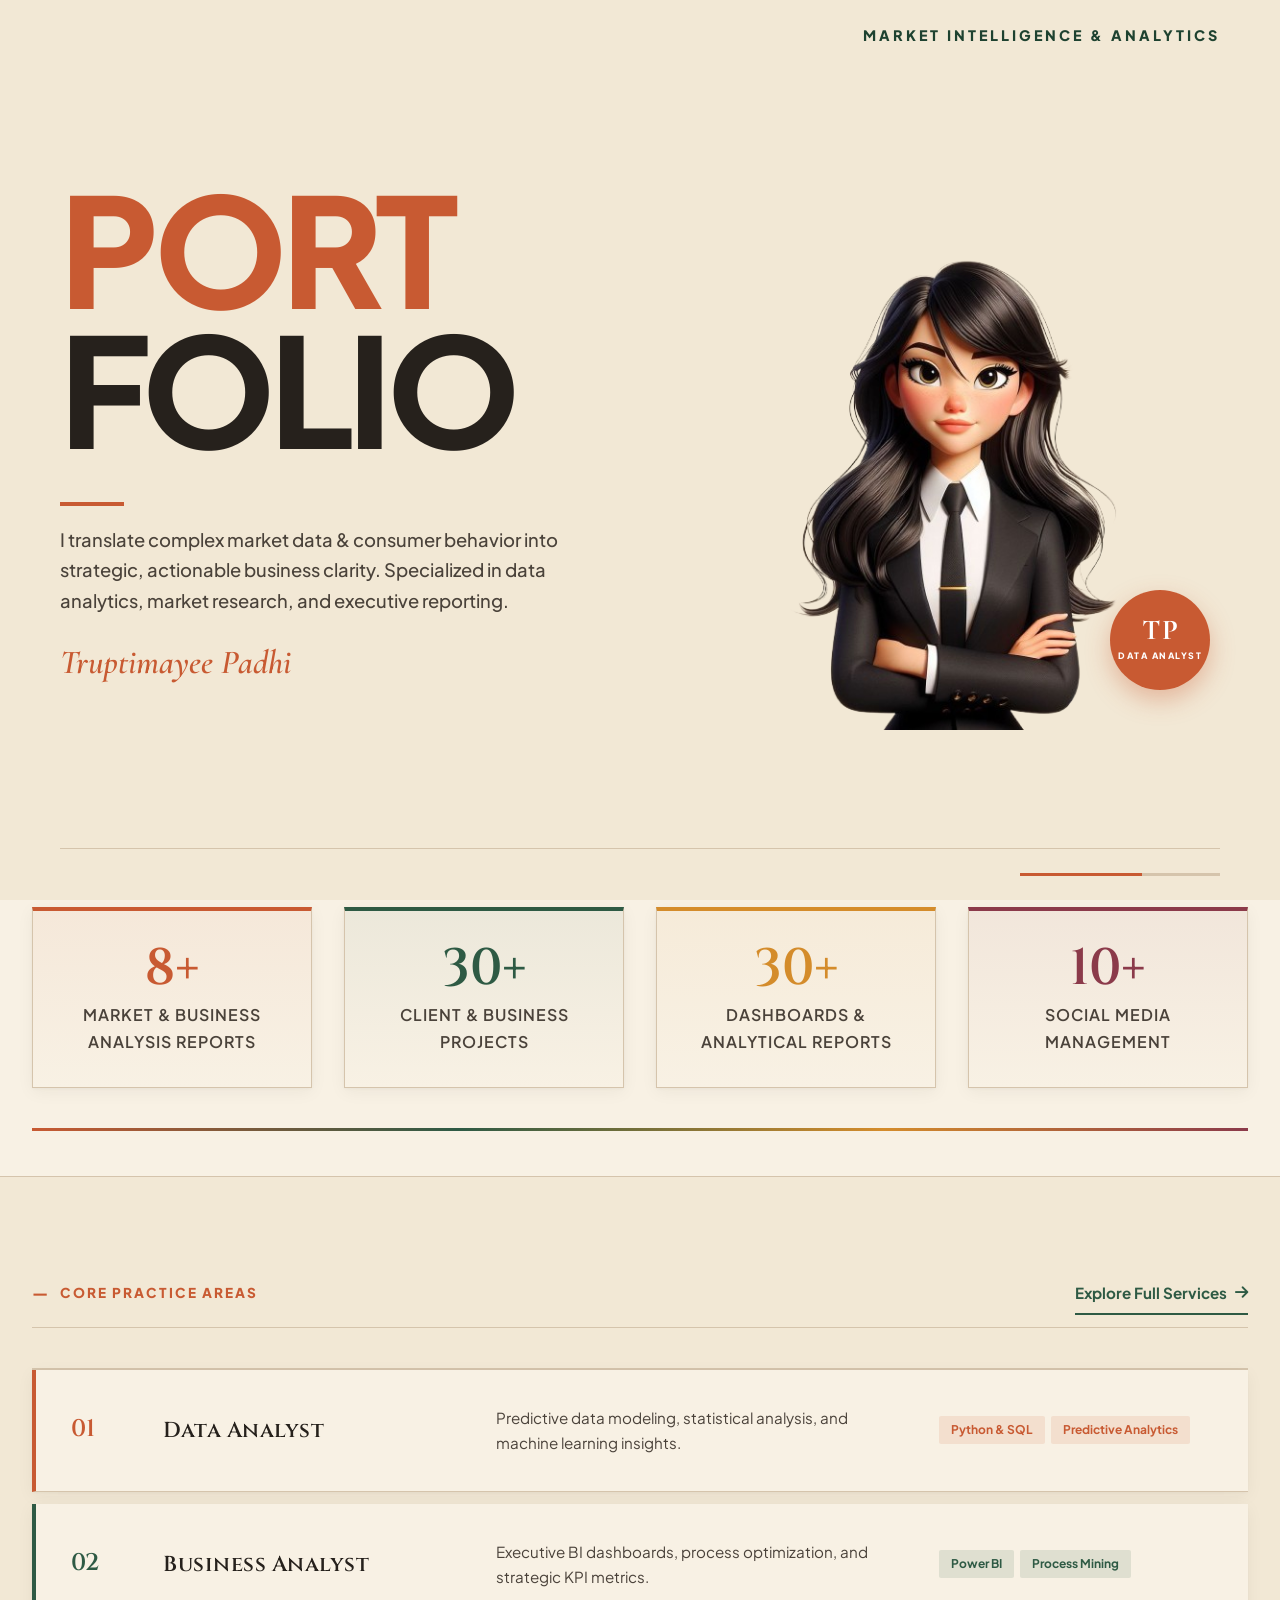
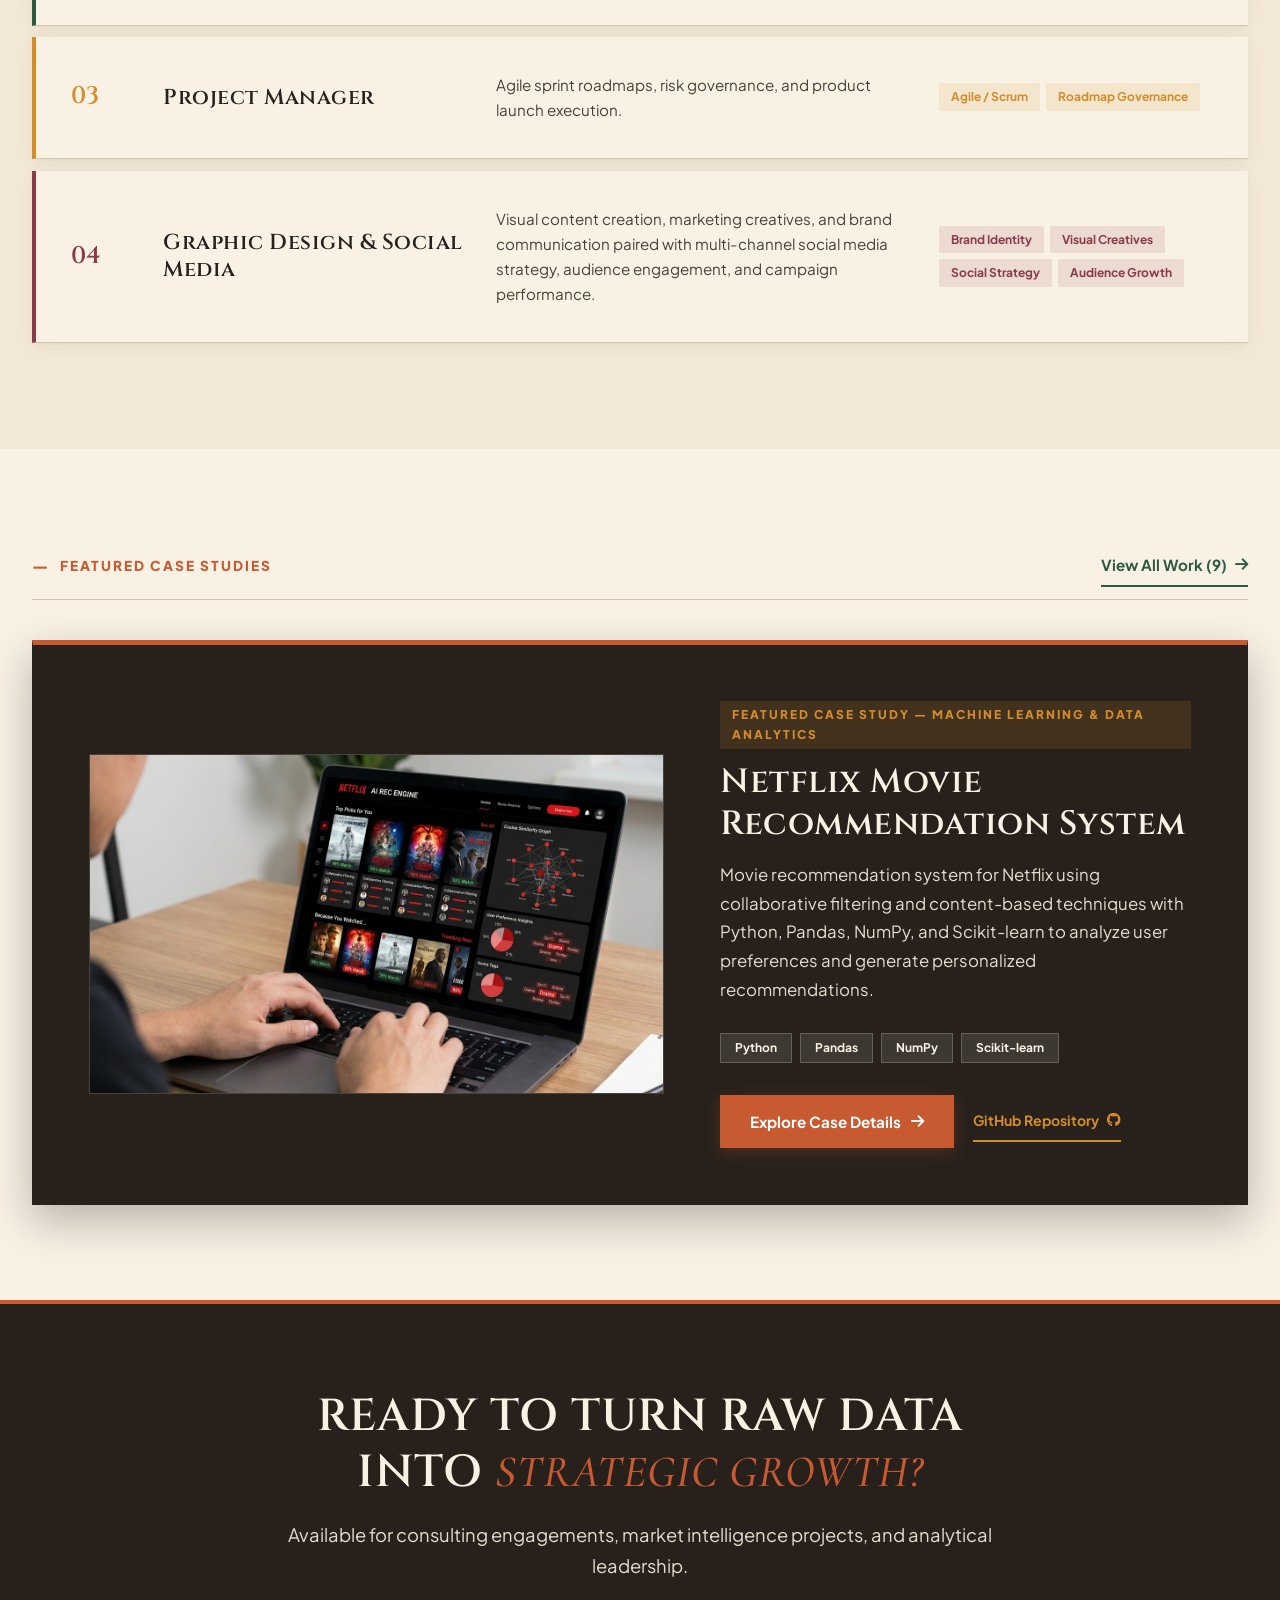
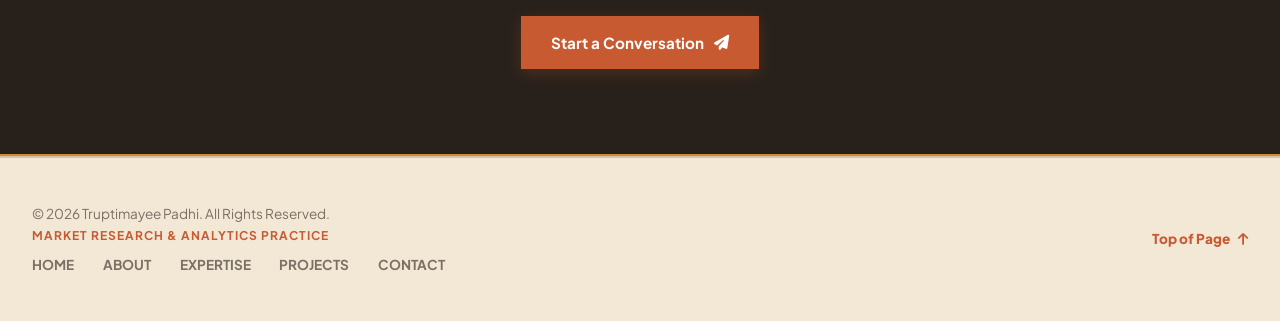
==== commit 9342b4a9: "Updated project" ====
--- a/index.html
+++ b/index.html
@@ -63,12 +63,8 @@
                 </div>
             </div>
 
-            <!-- Footer / Progress Bar & Skip -->
+            <!-- Footer / Progress Bar -->
             <div class="splash-footer-bar">
-                <div class="splash-skip-btn" id="splash-skip">
-                    <span>EXPLORE PORTFOLIO</span>
-                    <i class="fas fa-arrow-up"></i>
-                </div>
                 <div class="splash-progress-track">
                     <div class="splash-progress-bar" id="splash-progress"></div>
                 </div>
@@ -137,20 +133,20 @@
                 <div class="editorial-divider"></div>
                 <div class="metrics-grid">
                     <div class="metric-block">
-                        <span class="metric-num">50+</span>
-                        <span class="metric-label">Comprehensive Market Reports</span>
+                        <span class="metric-num" data-target="8" data-suffix="+">8+</span>
+                        <span class="metric-label">Market & Business Analysis Reports</span>
                     </div>
                     <div class="metric-block">
-                        <span class="metric-num">99%</span>
-                        <span class="metric-label">Analytical Precision & Accuracy</span>
+                        <span class="metric-num" data-target="30" data-suffix="+">30+</span>
+                        <span class="metric-label">Client & Business Projects</span>
                     </div>
                     <div class="metric-block">
-                        <span class="metric-num">15+</span>
-                        <span class="metric-label">Custom Machine Learning Models</span>
+                        <span class="metric-num" data-target="30" data-suffix="+">30+</span>
+                        <span class="metric-label">Dashboards & Analytical Reports</span>
                     </div>
                     <div class="metric-block">
-                        <span class="metric-num">04</span>
-                        <span class="metric-label">Core Research Domains</span>
+                        <span class="metric-num" data-target="10" data-suffix="+">10+</span>
+                        <span class="metric-label">Social Media Management</span>
                     </div>
                 </div>
                 <div class="editorial-divider"></div>
@@ -171,7 +167,7 @@
                 </div>
 
                 <div class="expertise-table">
-                    <div class="table-row">
+                    <div class="table-row reveal-on-scroll reveal-stagger-1">
                         <div class="col-num">01</div>
                         <div class="col-title">
                             <h3>Data Analyst</h3>
@@ -184,7 +180,7 @@
                         </div>
                     </div>
 
-                    <div class="table-row">
+                    <div class="table-row reveal-on-scroll reveal-stagger-2">
                         <div class="col-num">02</div>
                         <div class="col-title">
                             <h3>Business Analyst</h3>
@@ -197,7 +193,7 @@
                         </div>
                     </div>
 
-                    <div class="table-row">
+                    <div class="table-row reveal-on-scroll reveal-stagger-3">
                         <div class="col-num">03</div>
                         <div class="col-title">
                             <h3>Project Manager</h3>
@@ -210,7 +206,7 @@
                         </div>
                     </div>
 
-                    <div class="table-row">
+                    <div class="table-row reveal-on-scroll reveal-stagger-4">
                         <div class="col-num">04</div>
                         <div class="col-title">
                             <h3>Graphic Design & Social Media</h3>
@@ -239,7 +235,7 @@
                     </a>
                 </div>
 
-                <article class="case-study-featured" style="margin-top: 1.5rem;">
+                <article class="case-study-featured reveal-on-scroll" style="margin-top: 1.5rem;">
                     <div class="case-study-img">
                         <img src="assets/images/netflix_recommendation.jpg" alt="Netflix Movie Recommendation System">
                     </div>
@@ -252,7 +248,7 @@
                         <div class="case-tech-list">
                             <span>Python</span><span>Pandas</span><span>NumPy</span><span>Scikit-learn</span>
                         </div>
-                        <div style="display: flex; gap: 1.2rem; align-items: center; flex-wrap: wrap;">
+                        <div class="case-study-actions">
                             <a href="projects.html" class="btn-editorial-primary">
                                 Explore Case Details <i class="fas fa-arrow-right"></i>
                             </a>
@@ -267,7 +263,7 @@
 
         <!-- CTA Banner -->
         <section class="cta-banner-section">
-            <div class="container cta-banner-container">
+            <div class="container cta-banner-container reveal-on-scroll">
                 <h2 class="cta-banner-title">
                     Ready to turn raw data into <em class="serif-accent">strategic growth?</em>
                 </h2>
--- a/css/styles.css
+++ b/css/styles.css
@@ -280,14 +280,33 @@
     border: none;
     cursor: pointer;
     flex-direction: column;
-    gap: 5px;
-    padding: 6px;
+    justify-content: center;
+    align-items: center;
+    gap: 6px;
+    padding: 8px;
+    width: 40px;
+    height: 40px;
+    position: relative;
+    z-index: 1001;
 }
 
 .mobile-toggle span {
+    display: block;
     width: 24px;
     height: 2px;
     background-color: var(--text-primary);
+    transition: transform 0.3s cubic-bezier(0.16, 1, 0.3, 1), background-color 0.2s ease, opacity 0.2s ease;
+    transform-origin: center;
+}
+
+.mobile-toggle.active span:nth-child(1) {
+    transform: translateY(4px) rotate(45deg);
+    background-color: var(--accent-primary);
+}
+
+.mobile-toggle.active span:nth-child(2) {
+    transform: translateY(-4px) rotate(-45deg);
+    background-color: var(--accent-primary);
 }
 
 /* --- Hero Section --- */
@@ -493,8 +512,8 @@
 }
 
 .metric-label {
-    font-size: 0.8rem;
-    font-weight: 700;
+    font-size: 1rem;
+    font-weight: 600;
     letter-spacing: 1px;
     text-transform: uppercase;
     color: var(--text-body);
@@ -628,6 +647,22 @@
     padding-left: 2.8rem;
     border-left: 2.5px solid var(--border-line);
     margin-top: 1.5rem;
+}
+
+.experience-timeline::after {
+    content: '';
+    position: absolute;
+    top: 0;
+    left: -2.5px;
+    width: 2.5px;
+    height: 0%;
+    background: linear-gradient(180deg, var(--accent-primary) 0%, var(--accent-sage) 60%, var(--accent-ochre) 100%);
+    transition: height 1.4s cubic-bezier(0.16, 1, 0.3, 1);
+    border-radius: 2px;
+}
+
+.experience-timeline.timeline-active::after {
+    height: 100%;
 }
 
 .experience-item {
@@ -664,6 +699,20 @@
     justify-content: center;
     box-shadow: 0 4px 12px rgba(200, 90, 50, 0.3);
     border: 3px solid var(--bg-paper);
+    transition: transform 0.5s cubic-bezier(0.34, 1.56, 0.64, 1), box-shadow 0.5s ease;
+}
+
+.experience-item.animated .experience-node {
+    transform: scale(1.1);
+    box-shadow: 0 0 0 6px rgba(200, 90, 50, 0.2), 0 6px 16px rgba(200, 90, 50, 0.35);
+}
+
+.experience-item:nth-child(2).animated .experience-node {
+    box-shadow: 0 0 0 6px rgba(46, 90, 68, 0.2), 0 6px 16px rgba(46, 90, 68, 0.35);
+}
+
+.experience-item:nth-child(3).animated .experience-node {
+    box-shadow: 0 0 0 6px rgba(212, 140, 43, 0.2), 0 6px 16px rgba(212, 140, 43, 0.35);
 }
 
 .experience-item:nth-child(2) .experience-node {
@@ -800,12 +849,13 @@
     grid-template-columns: 60px 2.2fr 3fr 2fr;
     gap: 2rem;
     align-items: center;
-    padding: 2.2rem 1.2rem;
+    padding: 2.2rem 2.2rem;
     border-bottom: 1px solid var(--border-line);
     background: var(--bg-surface);
-    margin-bottom: 10px;
+    margin-bottom: 12px;
     box-shadow: var(--shadow-card);
     transition: var(--transition);
+    box-sizing: border-box;
 }
 
 .table-row:nth-child(1) {
@@ -937,6 +987,9 @@
     border-top: 5px solid var(--accent-primary);
     padding: 3.5rem;
     box-shadow: 0 16px 40px rgba(40, 33, 27, 0.3);
+    overflow: hidden;
+    width: 100%;
+    box-sizing: border-box;
 }
 
 .case-study-featured h3,
@@ -944,11 +997,25 @@
     color: var(--text-on-dark);
 }
 
+.case-study-img {
+    min-width: 0;
+    width: 100%;
+    overflow: hidden;
+}
+
 .case-study-img img {
     width: 100%;
     height: 340px;
     object-fit: cover;
+    display: block;
     border: 1px solid rgba(255, 255, 255, 0.15);
+}
+
+.case-study-info {
+    min-width: 0;
+    width: 100%;
+    overflow-wrap: break-word;
+    word-break: break-word;
 }
 
 .case-meta {
@@ -960,6 +1027,9 @@
     margin-bottom: 0.8rem;
     background: rgba(212, 140, 43, 0.15);
     padding: 4px 12px;
+    max-width: 100%;
+    box-sizing: border-box;
+    overflow-wrap: break-word;
 }
 
 .case-title {
@@ -969,6 +1039,9 @@
     letter-spacing: 0.5px;
     margin-bottom: 1rem;
     color: var(--text-on-dark);
+    overflow-wrap: break-word;
+    word-break: break-word;
+    hyphens: auto;
 }
 
 .case-summary {
@@ -976,6 +1049,8 @@
     opacity: 0.9;
     margin-bottom: 1.8rem;
     line-height: 1.7;
+    overflow-wrap: break-word;
+    word-break: break-word;
 }
 
 .case-tech-list {
@@ -992,6 +1067,13 @@
     background: rgba(255, 255, 255, 0.1);
     border: 1px solid rgba(255, 255, 255, 0.2);
     color: var(--text-on-dark);
+}
+
+.case-study-actions {
+    display: flex;
+    gap: 1.2rem;
+    align-items: center;
+    flex-wrap: wrap;
 }
 
 .case-study-featured .btn-editorial-link {
@@ -1434,12 +1516,14 @@
     display: flex;
     flex-direction: column;
     gap: 1.5rem;
+    width: 100%;
 }
 
 .field-group {
     display: flex;
     flex-direction: column;
-    gap: 6px;
+    gap: 8px;
+    width: 100%;
 }
 
 .field-group label {
@@ -1451,11 +1535,16 @@
 }
 
 .field-group input,
-.field-group textarea {
-    padding: 14px 16px;
+.field-group textarea,
+.editorial-form input[type="text"],
+.editorial-form input[type="email"],
+.editorial-form textarea {
+    width: 100%;
+    box-sizing: border-box;
+    padding: 14px 18px;
     background: var(--bg-paper);
     border: 1.5px solid var(--border-line);
-    border-radius: 0px;
+    border-radius: 4px;
     font-family: var(--font-sans);
     font-size: 0.95rem;
     color: var(--text-primary);
@@ -1463,13 +1552,33 @@
     transition: var(--transition);
 }
 
+.field-group input::placeholder,
+.field-group textarea::placeholder,
+.editorial-form input::placeholder,
+.editorial-form textarea::placeholder {
+    color: var(--text-muted);
+    opacity: 0.75;
+}
+
 .field-group input:focus,
-.field-group textarea:focus {
+.field-group textarea:focus,
+.editorial-form input[type="text"]:focus,
+.editorial-form input[type="email"]:focus,
+.editorial-form textarea:focus {
     border-color: var(--accent-primary);
     background: var(--bg-surface);
+    box-shadow: 0 0 0 3px rgba(200, 90, 50, 0.12);
+}
+
+.field-group textarea,
+.editorial-form textarea {
+    resize: vertical;
+    min-height: 140px;
+    line-height: 1.6;
 }
 
 .btn-editorial-submit {
+    width: 100%;
     padding: 16px 32px;
     background-color: var(--accent-primary);
     color: #FFFFFF;
@@ -1482,8 +1591,9 @@
     align-items: center;
     justify-content: center;
     gap: 10px;
-    border-radius: 0px;
+    border-radius: 4px;
     box-shadow: 0 4px 14px rgba(200, 90, 50, 0.25);
+    letter-spacing: 0.5px;
 }
 
 .btn-editorial-submit:hover {
@@ -1773,7 +1883,7 @@
 /* Footer / Progress Bar */
 .splash-footer-bar {
     display: flex;
-    justify-content: space-between;
+    justify-content: flex-end;
     align-items: center;
     padding-top: 24px;
     margin-top: 15px;
@@ -2012,4 +2122,57 @@
     font-size: 0.95rem;
     border-radius: 4px;
     cursor: pointer;
+}
+
+/* ==========================================================================
+   Editorial Scroll & Reveal Dynamic Animation Engine
+   ========================================================================== */
+
+/* Universal Scroll Reveal */
+.reveal-on-scroll {
+    opacity: 0;
+    transform: translateY(28px);
+    transition: opacity 0.75s cubic-bezier(0.16, 1, 0.3, 1),
+                transform 0.75s cubic-bezier(0.16, 1, 0.3, 1);
+    will-change: opacity, transform;
+}
+
+.reveal-on-scroll.is-revealed {
+    opacity: 1;
+    transform: translateY(0);
+}
+
+/* Staggered Delays for Sequential Grid & List Entries */
+.reveal-stagger-1 { transition-delay: 0.08s; }
+.reveal-stagger-2 { transition-delay: 0.18s; }
+.reveal-stagger-3 { transition-delay: 0.28s; }
+.reveal-stagger-4 { transition-delay: 0.38s; }
+
+/* Dynamic Metrics Number Counter Polish */
+.metric-num {
+    font-variant-numeric: tabular-nums;
+    display: inline-block;
+    transition: transform 0.3s ease;
+}
+
+.metric-block.counter-active .metric-num {
+    animation: metricPop 0.55s cubic-bezier(0.16, 1, 0.3, 1);
+}
+
+@keyframes metricPop {
+    0% { transform: scale(0.92); }
+    50% { transform: scale(1.05); }
+    100% { transform: scale(1); }
+}
+
+/* Accessibility: Safe fallback for users requesting reduced motion */
+@media (prefers-reduced-motion: reduce) {
+    .reveal-on-scroll,
+    .experience-item,
+    .experience-timeline::after {
+        opacity: 1 !important;
+        transform: none !important;
+        transition: none !important;
+        height: 100% !important;
+    }
 }
--- a/css/responsive.css
+++ b/css/responsive.css
@@ -29,6 +29,15 @@
         gap: 2.5rem;
     }
 
+    .case-study-featured {
+        padding: 2.5rem;
+        gap: 2.2rem;
+    }
+
+    .case-study-img img {
+        height: 280px;
+    }
+
     .editorial-meta-bar {
         gap: 1.5rem;
     }
@@ -44,8 +53,8 @@
 
     .expertise-table .table-row {
         grid-template-columns: 1fr;
-        gap: 1rem;
-        padding: 1.8rem 0;
+        gap: 1.2rem;
+        padding: 2rem 1.8rem;
     }
 
     .col-num {
@@ -148,7 +157,8 @@
     }
 
     .hero-portrait {
-        height: 320px;
+        height: 420px;
+        max-width: 440px;
     }
 
     .metric-num {
@@ -183,6 +193,49 @@
         justify-content: center;
         flex-wrap: wrap;
     }
+
+    .case-study-featured {
+        padding: 2rem 1.5rem;
+        gap: 1.8rem;
+    }
+
+    .case-study-img img {
+        height: 230px;
+    }
+
+    .case-title {
+        font-size: 1.6rem;
+        letter-spacing: 0.3px;
+        line-height: 1.25;
+        margin-bottom: 0.85rem;
+    }
+
+    .case-meta {
+        font-size: 0.7rem;
+        letter-spacing: 1.2px;
+        padding: 4px 10px;
+        line-height: 1.4;
+    }
+
+    .case-summary {
+        font-size: 0.98rem;
+        line-height: 1.6;
+        margin-bottom: 1.4rem;
+    }
+
+    .case-tech-list {
+        margin-bottom: 1.5rem;
+        gap: 6px;
+    }
+
+    .case-study-actions {
+        gap: 1rem;
+    }
+
+    .expertise-table .table-row {
+        padding: 1.8rem 1.4rem;
+        gap: 1rem;
+    }
 }
 
 /* --- Extra Small Screens (max-width: 480px) --- */
@@ -211,7 +264,58 @@
     }
 
     .case-study-featured {
-        padding: 1.5rem;
+        padding: 1.25rem 1rem;
+        gap: 1.35rem;
+    }
+
+    .case-study-img img {
+        height: 185px;
+    }
+
+    .case-meta {
+        font-size: 0.65rem;
+        letter-spacing: 0.8px;
+        padding: 3px 8px;
+        line-height: 1.4;
+        margin-bottom: 0.6rem;
+    }
+
+    .case-title {
+        font-size: 1.32rem;
+        line-height: 1.25;
+        letter-spacing: 0.2px;
+        margin-bottom: 0.75rem;
+    }
+
+    .case-summary {
+        font-size: 0.9rem;
+        line-height: 1.55;
+        margin-bottom: 1.2rem;
+    }
+
+    .case-tech-list {
+        gap: 6px;
+        margin-bottom: 1.3rem;
+    }
+
+    .case-tech-list span {
+        font-size: 0.7rem;
+        padding: 3px 10px;
+    }
+
+    .case-study-actions {
+        display: flex;
+        flex-direction: column;
+        align-items: stretch;
+        gap: 0.75rem;
+        width: 100%;
+    }
+
+    .case-study-actions .btn-editorial-primary,
+    .case-study-actions .btn-editorial-link {
+        width: 100%;
+        text-align: center;
+        justify-content: center;
     }
 
     .card-body {
@@ -225,6 +329,30 @@
     .editorial-image-card {
         border-radius: 140px 140px 12px 12px;
         padding-top: 2rem;
+    }
+
+    .expertise-table .table-row {
+        padding: 1.5rem 1.25rem;
+        gap: 0.85rem;
+    }
+
+    .contact-editorial-grid {
+        padding: 1.8rem 1.2rem;
+        gap: 2rem;
+    }
+
+    .field-group input,
+    .field-group textarea,
+    .editorial-form input[type="text"],
+    .editorial-form input[type="email"],
+    .editorial-form textarea {
+        padding: 12px 14px;
+        font-size: 0.92rem;
+    }
+
+    .btn-editorial-submit {
+        padding: 14px 20px;
+        font-size: 0.92rem;
     }
 }
 
@@ -244,8 +372,17 @@
 }
 
 @media (max-width: 992px) {
+    .splash-cover {
+        overflow-y: auto;
+        -webkit-overflow-scrolling: touch;
+    }
+
     .splash-container {
         padding: 30px 24px;
+        min-height: 100%;
+        height: auto;
+        justify-content: flex-start;
+        gap: 2rem;
     }
 
     .splash-content-grid {
@@ -261,17 +398,34 @@
         height: 85px;
     }
 
+    .splash-visual-col {
+        justify-content: center;
+        width: 100%;
+    }
+
     .splash-image-frame {
-        max-width: 100%;
-        height: 380px;
-        margin-left: 0;
+        max-width: 480px;
+        width: 100%;
+        height: 520px;
+        margin: 0 auto;
+        border-radius: 0;
+        overflow: visible;
+    }
+
+    .splash-portrait {
+        width: 100%;
+        height: 100%;
+        object-fit: contain;
+        object-position: bottom center;
+        transform: scale(1.15);
+        transform-origin: bottom center;
     }
 
     .splash-brand-badge {
-        right: 10px;
-        bottom: -15px;
-        width: 80px;
-        height: 80px;
+        right: 15px;
+        bottom: 25px;
+        width: 85px;
+        height: 85px;
     }
     
     .badge-monogram {
@@ -280,6 +434,11 @@
 }
 
 @media (max-width: 480px) {
+    .splash-container {
+        padding: 22px 18px;
+        gap: 1.5rem;
+    }
+
     .splash-text-anim {
         font-size: 3.8rem;
     }
@@ -289,15 +448,74 @@
     }
 
     .splash-bio-text {
-        font-size: 0.92rem;
+        font-size: 0.95rem;
+        line-height: 1.6;
+    }
+
+    .splash-visual-col {
+        justify-content: center;
+        width: 100%;
+        margin-top: 0.5rem;
     }
 
     .splash-image-frame {
-        height: 300px;
-        border-radius: 120px 120px 0 0;
+        max-width: 360px;
+        width: 100%;
+        height: 440px;
+        margin: 0 auto;
+        border-radius: 0;
+        overflow: visible;
+    }
+
+    .splash-portrait {
+        width: 100%;
+        height: 100%;
+        object-fit: contain;
+        object-position: bottom center;
+        transform: scale(1.22);
+        transform-origin: bottom center;
+    }
+
+    .splash-brand-badge {
+        right: 10px;
+        bottom: 20px;
+        width: 75px;
+        height: 75px;
+    }
+
+    .badge-monogram {
+        font-size: 1.25rem;
     }
 
     .splash-progress-track {
-        width: 100px;
-    }
-}
+        width: 120px;
+    }
+}
+
+/* --- Extra-Small Mobile Devices (max-width: 360px) --- */
+@media (max-width: 360px) {
+    .container {
+        padding: 0 14px;
+    }
+
+    .case-study-featured {
+        padding: 1.1rem 0.85rem;
+        gap: 1.15rem;
+    }
+
+    .case-study-img img {
+        height: 160px;
+    }
+
+    .case-title {
+        font-size: 1.18rem;
+    }
+
+    .case-summary {
+        font-size: 0.85rem;
+    }
+
+    .expertise-table .table-row {
+        padding: 1.25rem 1rem;
+    }
+}
